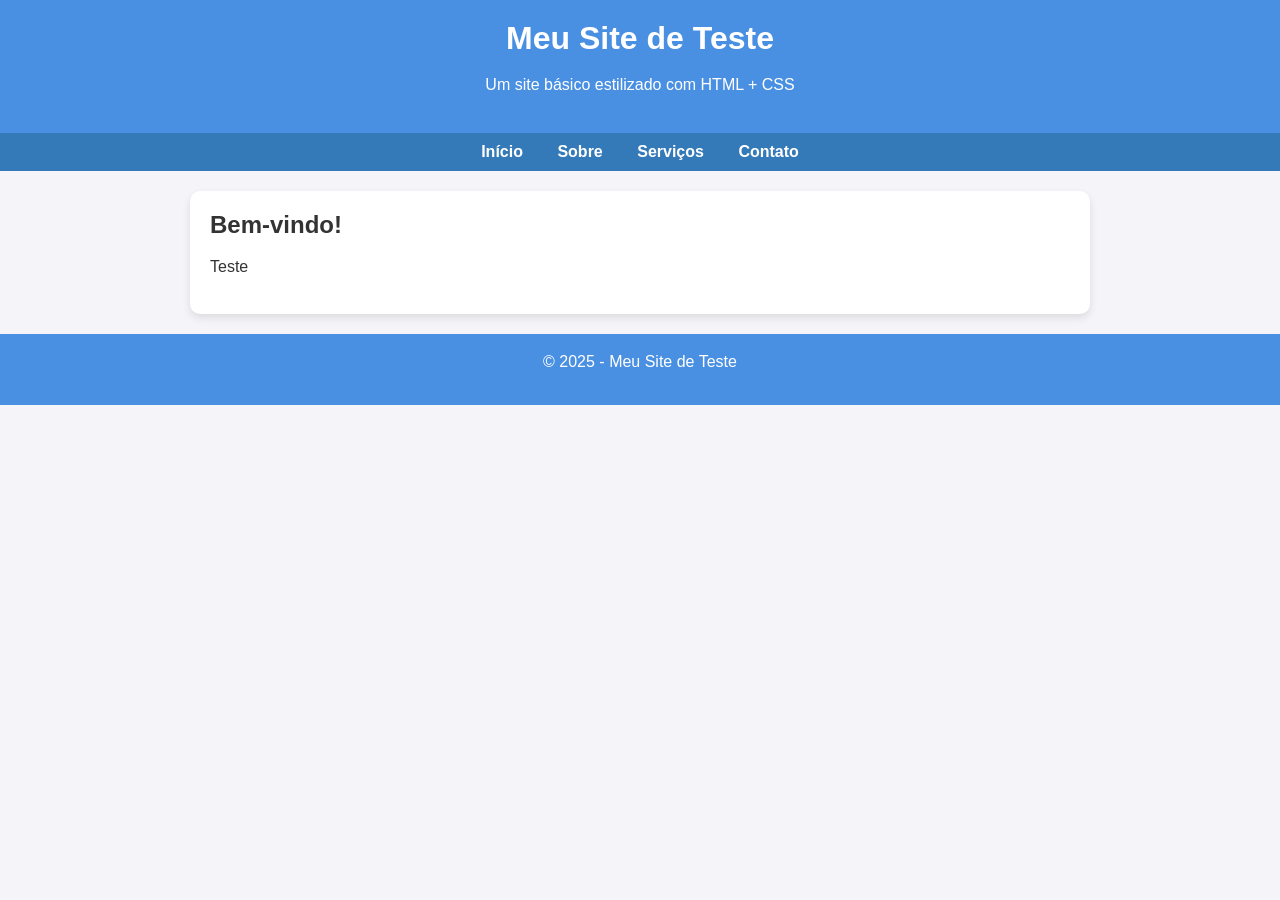
==== index.html @ 32389bcb "Add files via upload" ====
<!DOCTYPE html>
<html lang="pt-BR">
<head>
    <meta charset="UTF-8">
    <meta name="viewport" content="width=device-width, initial-scale=1.0">
    <title>Site de Teste</title>
    <style>
        /* Reset básico */
        * {
            margin: 0;
            padding: 0;
            box-sizing: border-box;
        }

        body {
            font-family: Arial, Helvetica, sans-serif;
            background: #f4f4f9;
            color: #333;
        }

        header {
            background: #4a90e2;
            color: white;
            padding: 20px;
            text-align: center;
        }

        nav {
            background: #357ab8;
            padding: 10px;
            text-align: center;
        }

        nav a {
            color: white;
            text-decoration: none;
            margin: 0 15px;
            font-weight: bold;
            transition: color 0.3s;
        }

        nav a:hover {
            color: #ffdd57;
        }

        main {
            max-width: 900px;
            margin: 20px auto;
            padding: 20px;
            background: white;
            border-radius: 10px;
            box-shadow: 0 4px 8px rgba(0,0,0,0.1);
        }

        h1, h2 {
            margin-bottom: 15px;
        }

        p {
            margin-bottom: 15px;
            line-height: 1.6;
        }

        footer {
            background: #4a90e2;
            color: white;
            text-align: center;
            padding: 15px;
            margin-top: 20px;
        }
    </style>
</head>
<body>
    <header>
        <h1>Meu Site de Teste</h1>
        <p>Um site básico estilizado com HTML + CSS</p>
    </header>

    <nav>
        <a href="#">Início</a>
        <a href="#">Sobre</a>
        <a href="#">Serviços</a>
        <a href="#">Contato</a>
    </nav>

    <main>
        <h2>Bem-vindo!</h2>
	<p>Teste</p>
    </main>

    <footer>
        <p>&copy; 2025 - Meu Site de Teste</p>
    </footer>
</body>
</html>
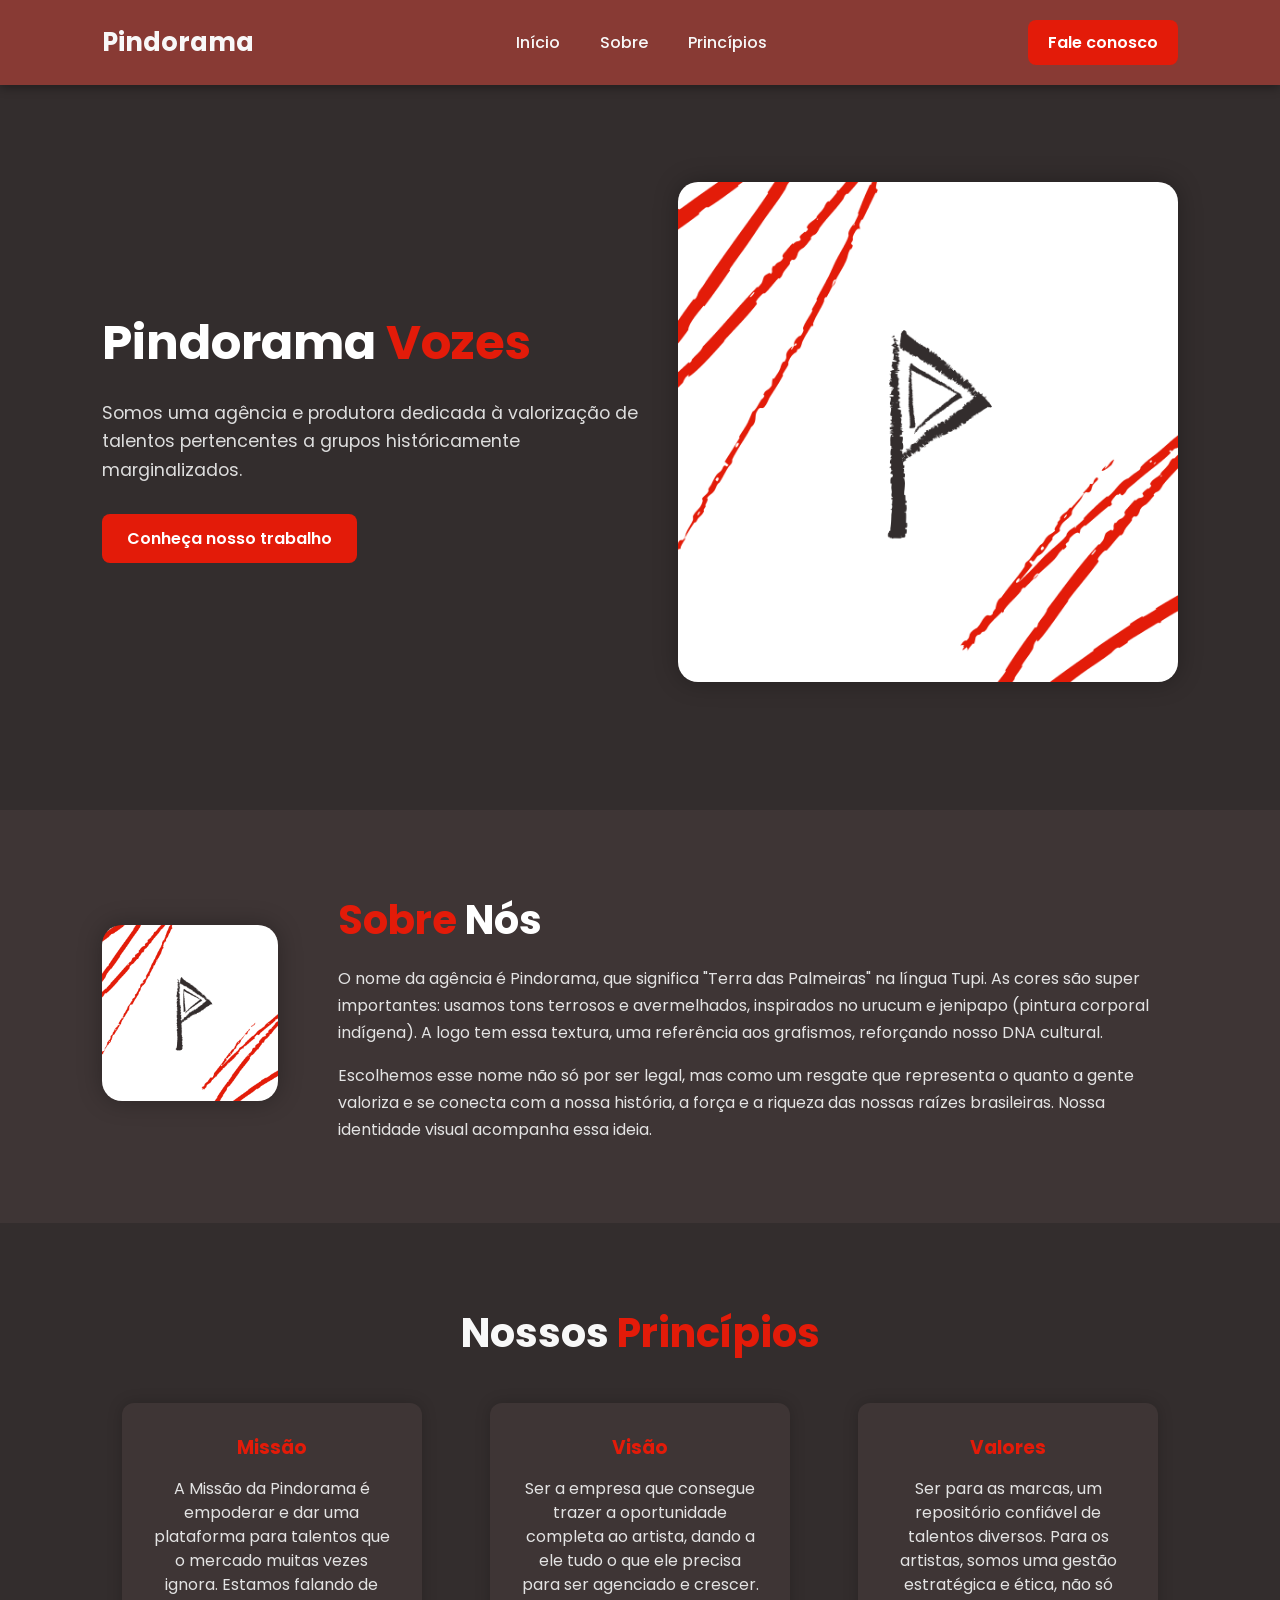
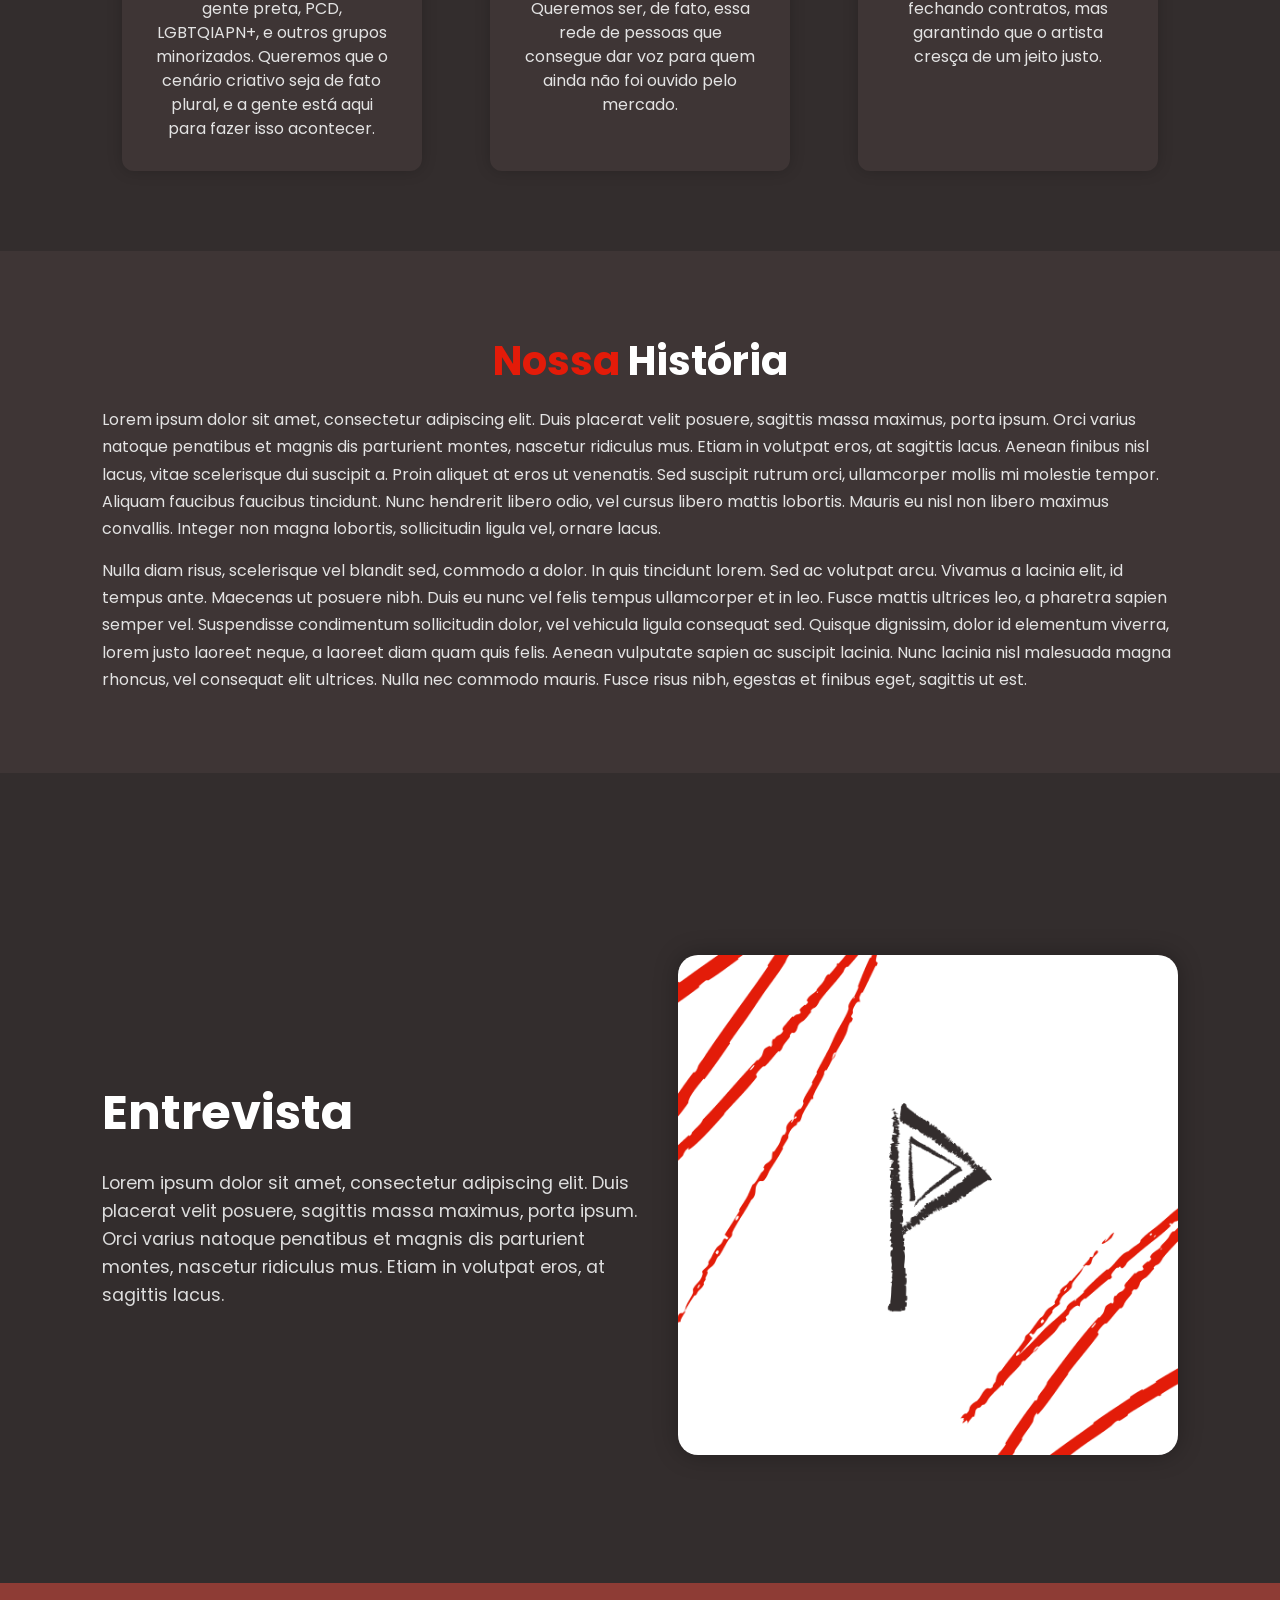
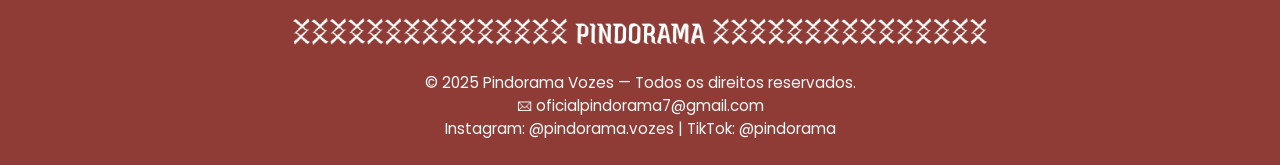
==== commit 94a2cc41: "Add files via upload" ====
--- a/index.html
+++ b/index.html
@@ -1,95 +1,139 @@
 <!DOCTYPE html>
 <html lang="pt-BR">
 <head>
-    <meta charset="UTF-8">
-    <meta name="viewport" content="width=device-width, initial-scale=1.0">
-    <title>Site de Teste</title>
-    <style>
-        /* Reset básico */
-        * {
-            margin: 0;
-            padding: 0;
-            box-sizing: border-box;
-        }
-
-        body {
-            font-family: Arial, Helvetica, sans-serif;
-            background: #f4f4f9;
-            color: #333;
-        }
-
-        header {
-            background: #4a90e2;
-            color: white;
-            padding: 20px;
-            text-align: center;
-        }
-
-        nav {
-            background: #357ab8;
-            padding: 10px;
-            text-align: center;
-        }
-
-        nav a {
-            color: white;
-            text-decoration: none;
-            margin: 0 15px;
-            font-weight: bold;
-            transition: color 0.3s;
-        }
-
-        nav a:hover {
-            color: #ffdd57;
-        }
-
-        main {
-            max-width: 900px;
-            margin: 20px auto;
-            padding: 20px;
-            background: white;
-            border-radius: 10px;
-            box-shadow: 0 4px 8px rgba(0,0,0,0.1);
-        }
-
-        h1, h2 {
-            margin-bottom: 15px;
-        }
-
-        p {
-            margin-bottom: 15px;
-            line-height: 1.6;
-        }
-
-        footer {
-            background: #4a90e2;
-            color: white;
-            text-align: center;
-            padding: 15px;
-            margin-top: 20px;
-        }
-    </style>
+  <meta charset="UTF-8">
+  <meta name="viewport" content="width=device-width, initial-scale=1.0">
+  <title>Pindorama Vozes</title>
+  <link rel="stylesheet" href="css/estilo.css">
+  <link rel="preconnect" href="https://fonts.googleapis.com">
+  <link rel="preconnect" href="https://fonts.gstatic.com" crossorigin>
+  <link href="https://fonts.googleapis.com/css2?family=Poppins:wght@400;600;700&display=swap" rel="stylesheet">
 </head>
 <body>
-    <header>
-        <h1>Meu Site de Teste</h1>
-        <p>Um site básico estilizado com HTML + CSS</p>
-    </header>
 
+  <!-- ===== CABEÇALHO ===== -->
+  <header class="topo">
+    <div class="logo">Pindorama</div>
     <nav>
-        <a href="#">Início</a>
-        <a href="#">Sobre</a>
-        <a href="#">Serviços</a>
-        <a href="#">Contato</a>
+      <a href="#">Início</a>
+      <a href="#sobre">Sobre</a>
+      <a href="#principios">Princípios</a>
     </nav>
+    <a href="#contato" class="botao-topo">Fale conosco</a>
+  </header>
 
-    <main>
-        <h2>Bem-vindo!</h2>
-	<p>Teste</p>
-    </main>
+  <!-- ===== SEÇÃO PRINCIPAL ===== -->
+  <section class="hero">
+    <div class="texto">
+      <h1>Pindorama <span>Vozes</span></h1>
+      <p>
+        Somos uma agência e produtora dedicada à valorização de talentos pertencentes a grupos históricamente
+        marginalizados.
+      </p>
+      <div class="botoes">
+        <a href="https://www.instagram.com/pindorama.vozes/" class="botao-vermelho">Conheça nosso trabalho</a>
+      </div>
+    </div>
+    <div class="imagem">
+      <img src="img/logo pindorama.png" alt="Pindorama">
+    </div>
+  </section>
 
-    <footer>
-        <p>&copy; 2025 - Meu Site de Teste</p>
-    </footer>
+  <!-- ===== SOBRE NÓS ===== -->
+  <section id="sobre" class="sobre">
+    <div class="imagem">
+      <img src="img/logo pindorama.png" alt="Pindorama">
+    </div>
+    <div class="texto">
+      <h2><span>Sobre</span> Nós</h2>
+      <p>
+        O nome da agência é Pindorama, que significa "Terra das Palmeiras" na língua Tupi. As cores são super importantes: usamos tons terrosos e avermelhados, inspirados no urucum e
+        jenipapo (pintura corporal indígena). A logo tem essa textura, uma referência aos grafismos,
+        reforçando nosso DNA cultural.
+      </p>
+      <p>
+        Escolhemos esse nome não só por ser legal, mas como um resgate que representa
+        o quanto a gente valoriza e se conecta com a nossa história, a força e a riqueza das
+        nossas raízes brasileiras. Nossa identidade visual acompanha essa ideia.
+      </p>
+    </div>
+  </section>
+
+  <!-- ===== MISSÃO / VISÃO / VALORES ===== -->
+  <section id="principios" class="valores">
+    <h2>Nossos <span>Princípios</span></h2>
+    <div class="cards">
+      <div class="card">
+        <h3>Missão</h3>
+        <p>A Missão da Pindorama é empoderar e dar uma plataforma para talentos que o mercado muitas
+          vezes ignora. Estamos falando de gente preta, PCD, LGBTQIAPN+, e outros grupos minorizados.
+          Queremos que o cenário criativo seja de fato plural, e a gente está aqui para fazer isso
+          acontecer.
+        </p>
+      </div>
+      <div class="card">
+        <h3>Visão</h3>
+        <p> Ser a empresa que consegue trazer a oportunidade completa ao artista, dando a ele tudo
+          o que ele precisa para ser agenciado e crescer. Queremos ser, de fato, essa rede de pessoas
+          que consegue dar voz para quem ainda não foi ouvido pelo mercado.
+        </p>
+      </div>
+      <div class="card">
+        <h3>Valores</h3>
+        <p>Ser para as marcas, um repositório confiável de talentos diversos. Para os artistas,
+          somos uma gestão estratégica e ética, não só fechando contratos, mas garantindo que o
+          artista cresça de um jeito justo.
+        </p>
+      </div>
+    </div>
+  </section>
+
+  <section class="sobre">
+    <div class="texto">
+      <h2 class="hst"><span>Nossa</span> História</h2>
+      <p>
+        Lorem ipsum dolor sit amet, consectetur adipiscing elit. Duis placerat velit posuere,
+        sagittis massa maximus, porta ipsum. Orci varius natoque penatibus et magnis dis parturient
+        montes, nascetur ridiculus mus. Etiam in volutpat eros, at sagittis lacus. Aenean finibus
+        nisl lacus, vitae scelerisque dui suscipit a. Proin aliquet at eros ut venenatis. Sed
+        suscipit rutrum orci, ullamcorper mollis mi molestie tempor. Aliquam faucibus faucibus
+        tincidunt. Nunc hendrerit libero odio, vel cursus libero mattis lobortis. Mauris eu nisl
+        non libero maximus convallis. Integer non magna lobortis, sollicitudin ligula vel, ornare lacus.
+      </p>
+      <p>
+        Nulla diam risus, scelerisque vel blandit sed, commodo a dolor. In quis tincidunt lorem.
+        Sed ac volutpat arcu. Vivamus a lacinia elit, id tempus ante. Maecenas ut posuere nibh. Duis
+        eu nunc vel felis tempus ullamcorper et in leo. Fusce mattis ultrices leo, a pharetra sapien
+        semper vel. Suspendisse condimentum sollicitudin dolor, vel vehicula ligula consequat sed.
+        Quisque dignissim, dolor id elementum viverra, lorem justo laoreet neque, a laoreet diam quam
+        quis felis. Aenean vulputate sapien ac suscipit lacinia. Nunc lacinia nisl malesuada magna
+        rhoncus, vel consequat elit ultrices. Nulla nec commodo mauris. Fusce risus nibh, egestas et
+        finibus eget, sagittis ut est.
+      </p>
+    </div>
+  </section>
+
+  <section class="hero">
+    <div class="texto">
+      <h1>Entrevista</h1>
+      <p>
+        Lorem ipsum dolor sit amet, consectetur adipiscing elit. Duis placerat velit posuere,
+        sagittis massa maximus, porta ipsum. Orci varius natoque penatibus et magnis dis parturient
+        montes, nascetur ridiculus mus. Etiam in volutpat eros, at sagittis lacus.
+      </p>
+    </div>
+    <div class="imagem">
+      <img src="img/logo pindorama.png" alt="Pindorama">
+    </div>
+  </section>
+
+  <!-- ===== RODAPÉ ===== -->
+  <footer>
+    <img id="contato" class="footerPindorama" src="img/Frame 2.png" alt="Logo Pindorama">
+    <p>&copy; 2025 Pindorama Vozes — Todos os direitos reservados.</p>
+    <p> 🖂 oficialpindorama7@gmail.com</p>
+    <p> Instagram: @pindorama.vozes | TikTok: @pindorama</p>
+  </footer>
+
 </body>
 </html>
--- a/css/estilo.css
+++ b/css/estilo.css
@@ -0,0 +1,261 @@
+/* ===== RESET ===== */
+* {
+  margin: 0;
+  padding: 0;
+  box-sizing: border-box;
+  font-family: 'Poppins', sans-serif;
+}
+
+/* ===== CORES ===== */
+:root {
+  --vermelho: #e31b09;
+  --vinho: #8e3c35;
+  --fundo: #332d2d;
+  --texto-claro: #f8f8f8;
+}
+
+/* ===== BASE ===== */
+body {
+  background-color: var(--fundo);
+  color: var(--texto-claro);
+  scroll-behavior: smooth;
+}
+
+/* ===== CABEÇALHO ===== */
+.topo {
+  display: flex;
+  justify-content: space-between;
+  align-items: center;
+  padding: 20px 8%;
+  background-color: rgba(142, 60, 53, 0.95);
+  position: fixed;
+  width: 100%;
+  top: 0;
+  z-index: 1000;
+  box-shadow: 0 2px 10px rgba(0,0,0,0.4);
+  backdrop-filter: blur(5px);
+}
+
+.logo {
+  font-weight: 700;
+  font-size: 1.6rem;
+  color: var(--texto-claro);
+}
+
+nav a {
+  margin: 0 18px;
+  text-decoration: none;
+  color: var(--texto-claro);
+  font-weight: 500;
+  transition: 0.3s;
+}
+
+nav a:hover,
+nav a.ativo {
+  color: var(--vermelho);
+  border-bottom: 2px solid var(--vermelho);
+  padding-bottom: 3px;
+}
+
+.botao-topo {
+  background-color: var(--vermelho);
+  color: white;
+  padding: 10px 20px;
+  border-radius: 8px;
+  text-decoration: none;
+  font-weight: 600;
+  transition: background 0.3s;
+}
+
+.botao-topo:hover {
+  background-color: #c41607;
+}
+
+/* ===== HERO ===== */
+.hero {
+  display: flex;
+  align-items: center;
+  justify-content: space-between;
+  padding: 120px 8% 60px;
+  min-height: 90vh;
+}
+
+.hero .texto {
+  width: 50%;
+  animation: fadeInLeft 1s ease forwards;
+}
+
+.hero h1 {
+  font-size: 3rem;
+  color: white;
+}
+
+.hero h1 span {
+  color: var(--vermelho);
+}
+
+.hero p {
+  margin: 20px 0 30px;
+  color: #ddd;
+  line-height: 1.6;
+  font-size: 1.1rem;
+}
+
+.botoes {
+  display: flex;
+  gap: 15px;
+}
+
+.botao-vermelho, .botao-contorno {
+  padding: 12px 25px;
+  border-radius: 8px;
+  text-decoration: none;
+  font-weight: 600;
+  transition: 0.3s;
+}
+
+.botao-vermelho {
+  background-color: var(--vermelho);
+  color: white;
+}
+
+.botao-vermelho:hover {
+  background-color: #c41607;
+}
+
+.botao-contorno {
+  border: 2px solid var(--vermelho);
+  color: var(--vermelho);
+  background: transparent;
+}
+
+.botao-contorno:hover {
+  background-color: var(--vermelho);
+  color: white;
+}
+
+/* ===== IMAGEM ===== */
+.imagem img {
+  width: 100%;
+  max-width: 500px;
+  border-radius: 20px;
+  box-shadow: 0 0 25px rgba(0,0,0,0.3);
+  transition: transform 0.4s;
+}
+
+.imagem img:hover {
+  transform: scale(1.05);
+}
+
+/* ===== SOBRE ===== */
+.sobre {
+  display: flex;
+  align-items: center;
+  justify-content: space-between;
+  padding: 80px 8%;
+  gap: 60px;
+  background-color: #3e3535;
+}
+
+.sobre h2 {
+  font-size: 2.5rem;
+  color: white;
+}
+
+.sobre h2 span {
+  color: var(--vermelho);
+}
+
+.sobre p {
+  margin-top: 15px;
+  line-height: 1.7;
+  color: #e3e3e3;
+}
+
+.sobre .hst{
+  text-align: center;
+}
+
+/* ===== VALORES ===== */
+.valores {
+  text-align: center;
+  padding: 80px 8%;
+}
+
+.valores h2 {
+  font-size: 2.5rem;
+  margin-bottom: 40px;
+}
+
+.valores h2 span {
+  color: var(--vermelho);
+}
+
+.cards {
+  display: flex;
+  justify-content: space-around;
+  flex-wrap: wrap;
+  gap: 30px;
+}
+
+.card {
+  background-color: #3e3535;
+  padding: 30px;
+  border-radius: 12px;
+  width: 300px;
+  transition: 0.3s;
+  box-shadow: 0 0 15px rgba(0,0,0,0.2);
+}
+
+.card:hover {
+  transform: translateY(-5px);
+  box-shadow: 0 0 20px rgba(227,27,9,0.3);
+}
+
+.card h3 {
+  color: var(--vermelho);
+  margin-bottom: 15px;
+}
+
+.card p {
+  color: #e3e3e3;
+  font-size: 1rem;
+  line-height: 1.5;
+}
+
+/* ===== RODAPÉ ===== */
+footer {
+  text-align: center;
+  background-color: var(--vinho);
+  padding: 25px;
+  color: var(--texto-claro);
+  font-size: 0.95rem;
+}
+
+.footerPindorama {
+  width: 65%;
+  margin-bottom: 10px;
+}
+
+/* ===== ANIMAÇÕES ===== */
+@keyframes fadeInLeft {
+  from {opacity: 0; transform: translateX(-40px);}
+  to {opacity: 1; transform: translateX(0);}
+}
+
+/* ===== RESPONSIVO ===== */
+@media (max-width: 950px) {
+  .hero, .sobre {
+    flex-direction: column;
+    text-align: center;
+  }
+
+  .hero .texto, .sobre .texto, .imagem {
+    width: 100%;
+  }
+
+  .cards {
+    flex-direction: column;
+    align-items: center;
+  }
+}
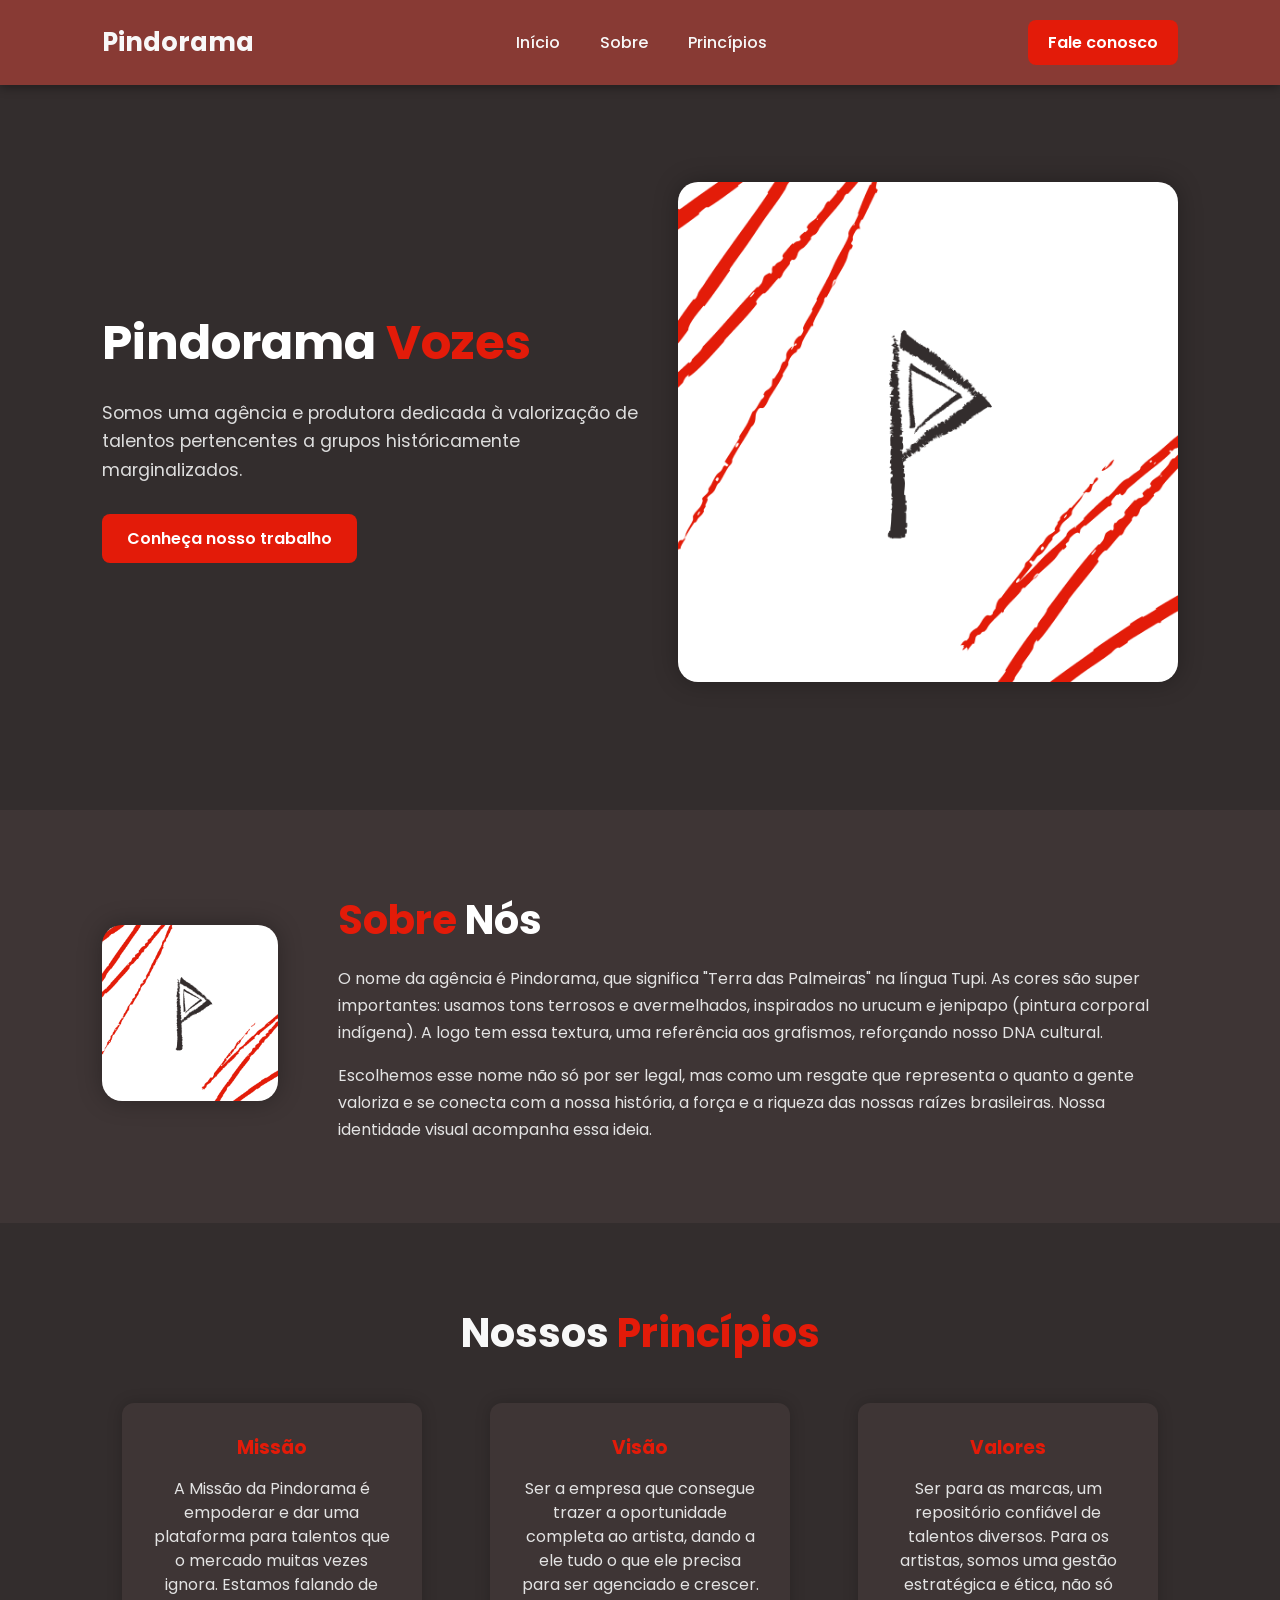
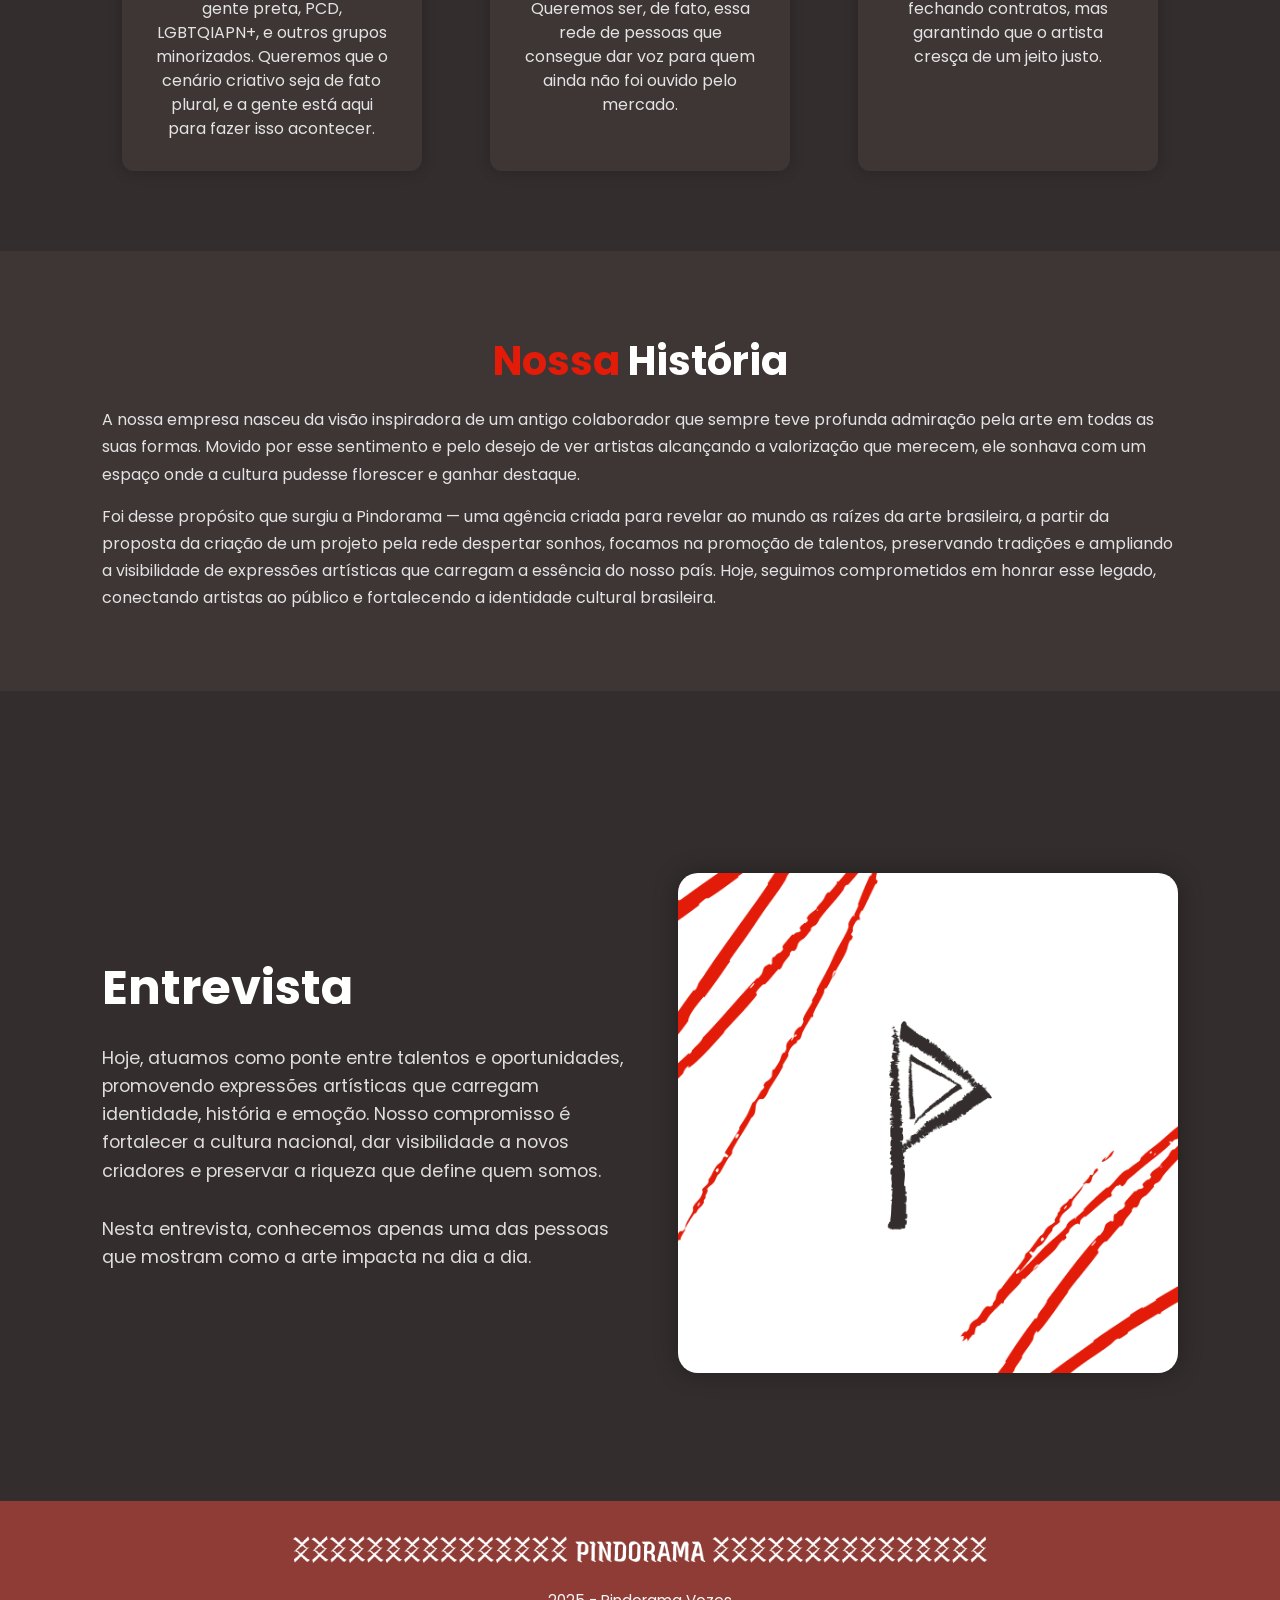
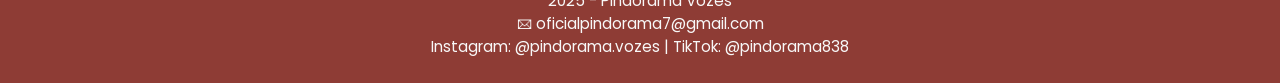
==== commit 8d3c931f: "Add files via upload" ====
--- a/index.html
+++ b/index.html
@@ -92,23 +92,15 @@
     <div class="texto">
       <h2 class="hst"><span>Nossa</span> História</h2>
       <p>
-        Lorem ipsum dolor sit amet, consectetur adipiscing elit. Duis placerat velit posuere,
-        sagittis massa maximus, porta ipsum. Orci varius natoque penatibus et magnis dis parturient
-        montes, nascetur ridiculus mus. Etiam in volutpat eros, at sagittis lacus. Aenean finibus
-        nisl lacus, vitae scelerisque dui suscipit a. Proin aliquet at eros ut venenatis. Sed
-        suscipit rutrum orci, ullamcorper mollis mi molestie tempor. Aliquam faucibus faucibus
-        tincidunt. Nunc hendrerit libero odio, vel cursus libero mattis lobortis. Mauris eu nisl
-        non libero maximus convallis. Integer non magna lobortis, sollicitudin ligula vel, ornare lacus.
+        A nossa empresa nasceu da visão inspiradora de um antigo colaborador que sempre teve profunda admiração pela arte em
+        todas as suas formas. Movido por esse sentimento e pelo desejo de ver artistas alcançando a valorização que
+        merecem, ele sonhava com um espaço onde a cultura pudesse florescer e ganhar destaque.
       </p>
       <p>
-        Nulla diam risus, scelerisque vel blandit sed, commodo a dolor. In quis tincidunt lorem.
-        Sed ac volutpat arcu. Vivamus a lacinia elit, id tempus ante. Maecenas ut posuere nibh. Duis
-        eu nunc vel felis tempus ullamcorper et in leo. Fusce mattis ultrices leo, a pharetra sapien
-        semper vel. Suspendisse condimentum sollicitudin dolor, vel vehicula ligula consequat sed.
-        Quisque dignissim, dolor id elementum viverra, lorem justo laoreet neque, a laoreet diam quam
-        quis felis. Aenean vulputate sapien ac suscipit lacinia. Nunc lacinia nisl malesuada magna
-        rhoncus, vel consequat elit ultrices. Nulla nec commodo mauris. Fusce risus nibh, egestas et
-        finibus eget, sagittis ut est.
+        Foi desse propósito que surgiu a Pindorama — uma agência criada para revelar ao mundo as raízes da arte brasileira, a partir 
+        da proposta da criação de um projeto pela rede despertar sonhos, focamos na promoção de talentos, preservando tradições e
+        ampliando a visibilidade de expressões artísticas que carregam a essência do nosso país. Hoje, seguimos comprometidos em 
+        honrar esse legado, conectando artistas ao público e fortalecendo a identidade cultural brasileira.
       </p>
     </div>
   </section>
@@ -117,9 +109,12 @@
     <div class="texto">
       <h1>Entrevista</h1>
       <p>
-        Lorem ipsum dolor sit amet, consectetur adipiscing elit. Duis placerat velit posuere,
-        sagittis massa maximus, porta ipsum. Orci varius natoque penatibus et magnis dis parturient
-        montes, nascetur ridiculus mus. Etiam in volutpat eros, at sagittis lacus.
+        Hoje, atuamos como ponte entre talentos e oportunidades, promovendo expressões artísticas que carregam identidade, história 
+        e emoção. Nosso compromisso é fortalecer a cultura nacional, dar visibilidade a novos criadores e preservar a riqueza que 
+        define quem somos.
+      </p>
+      <p>
+        Nesta entrevista, conhecemos apenas uma das pessoas que mostram como a arte impacta na dia a dia.
       </p>
     </div>
     <div class="imagem">
@@ -130,9 +125,9 @@
   <!-- ===== RODAPÉ ===== -->
   <footer>
     <img id="contato" class="footerPindorama" src="img/Frame 2.png" alt="Logo Pindorama">
-    <p>&copy; 2025 Pindorama Vozes — Todos os direitos reservados.</p>
+    <p>2025 - Pindorama Vozes</p>
     <p> 🖂 oficialpindorama7@gmail.com</p>
-    <p> Instagram: @pindorama.vozes | TikTok: @pindorama</p>
+    <p> Instagram: @pindorama.vozes | TikTok: @pindorama838</p>
   </footer>
 
 </body>
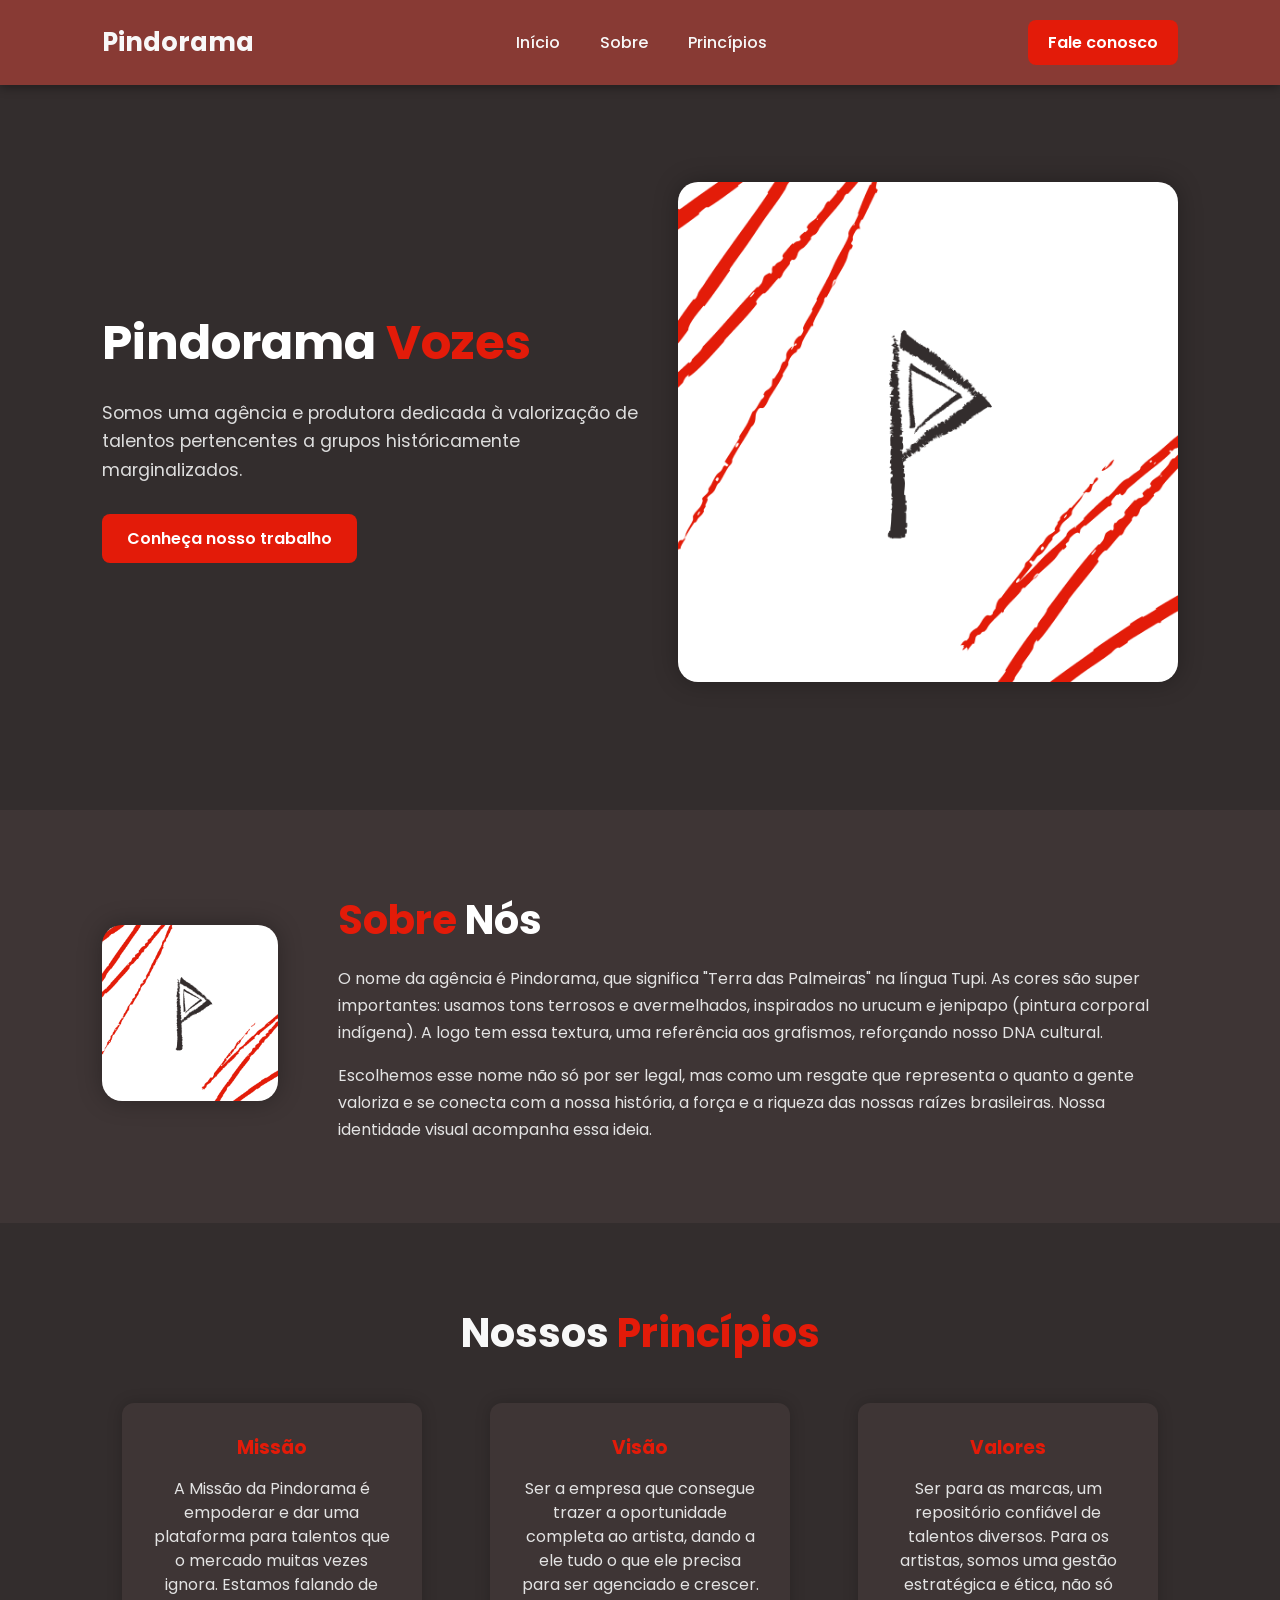
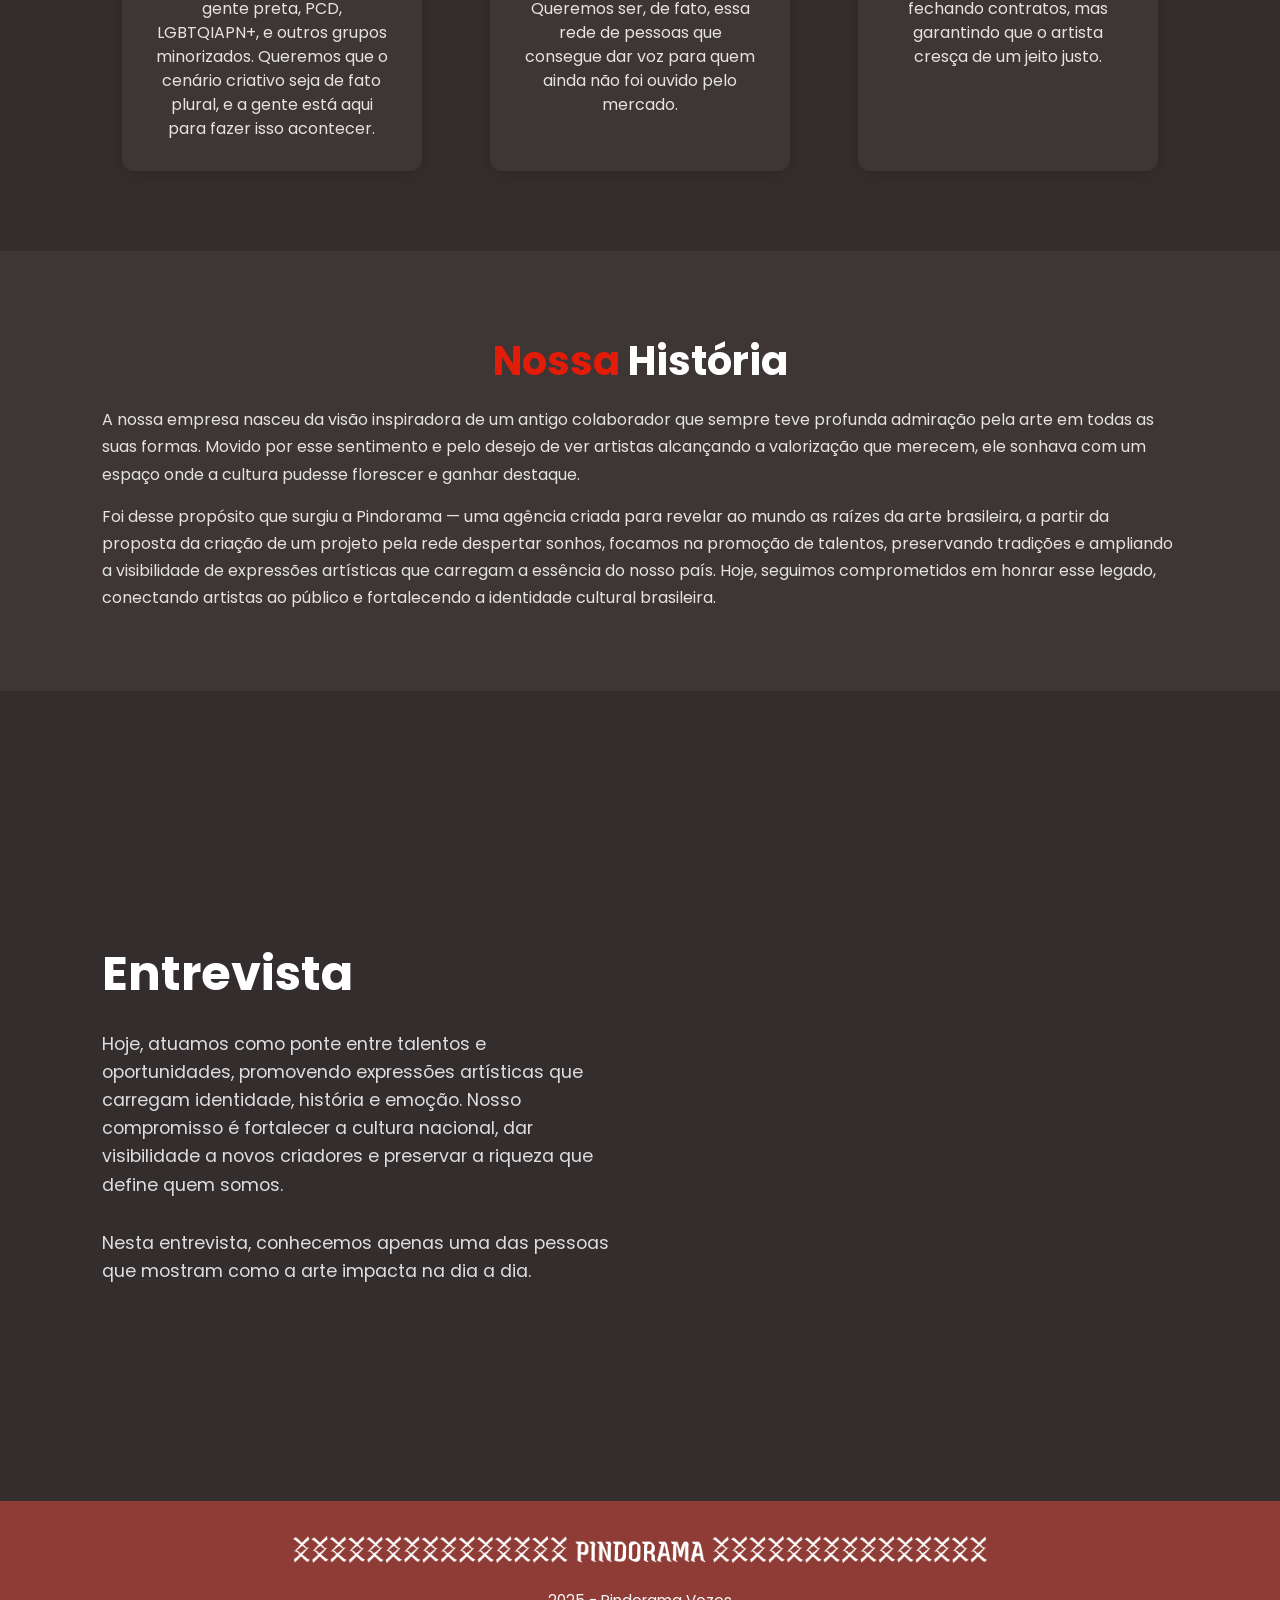
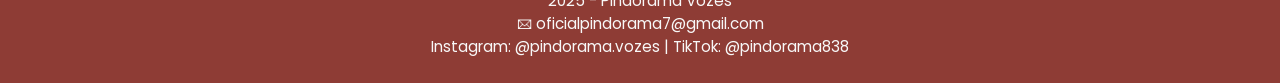
==== commit 97807f78: "Add files via upload" ====
--- a/index.html
+++ b/index.html
@@ -118,7 +118,7 @@
       </p>
     </div>
     <div class="imagem">
-      <img src="img/logo pindorama.png" alt="Pindorama">
+      <iframe width="560" height="315" src="https://www.youtube-nocookie.com/embed/ZD9zFu8GU1I?si=jSDOdebgkWyAzd0n" title="YouTube video player" frameborder="0" allow="accelerometer; autoplay; clipboard-write; encrypted-media; gyroscope; picture-in-picture; web-share" referrerpolicy="strict-origin-when-cross-origin" allowfullscreen></iframe>
     </div>
   </section>
 
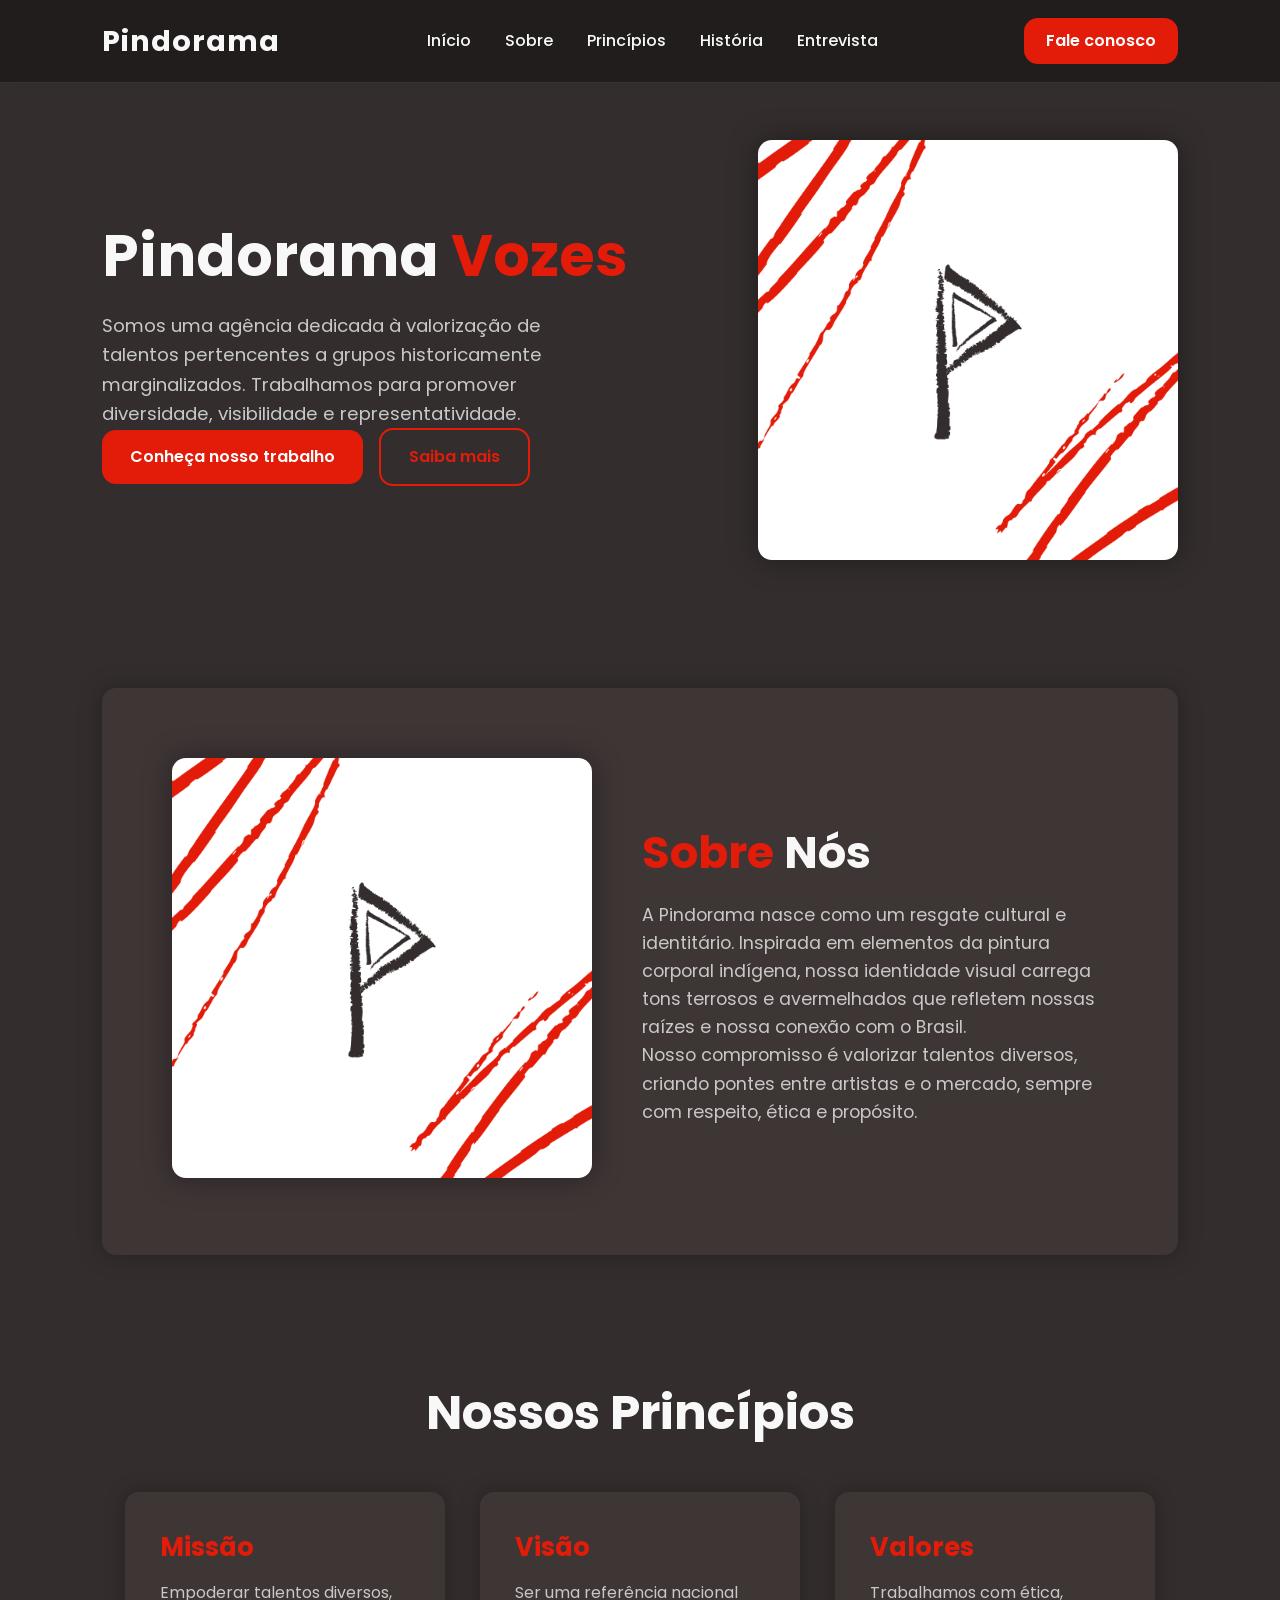
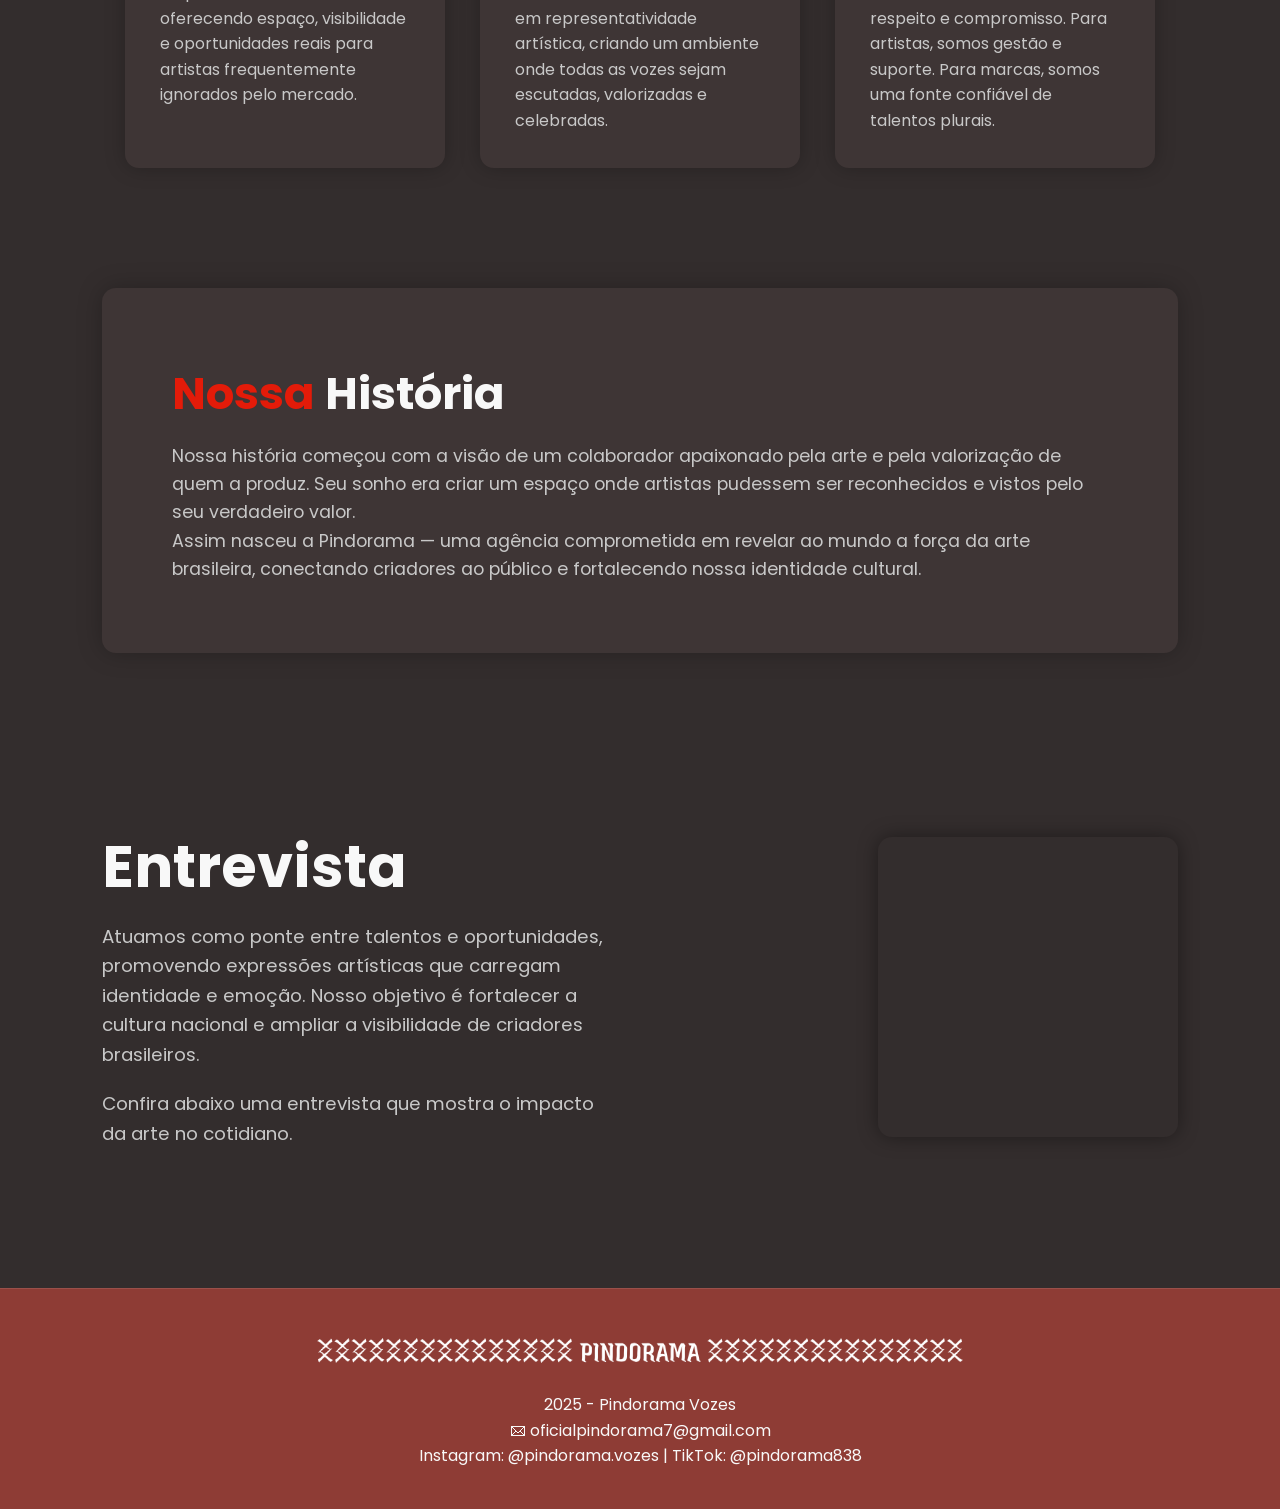
==== commit 04c06292: "Add files via upload" ====
--- a/index.html
+++ b/index.html
@@ -18,6 +18,8 @@
       <a href="#">Início</a>
       <a href="#sobre">Sobre</a>
       <a href="#principios">Princípios</a>
+      <a href="#historia">História</a>
+      <a href="#entrevista">Entrevista</a>
     </nav>
     <a href="#contato" class="botao-topo">Fale conosco</a>
   </header>
@@ -27,11 +29,12 @@
     <div class="texto">
       <h1>Pindorama <span>Vozes</span></h1>
       <p>
-        Somos uma agência e produtora dedicada à valorização de talentos pertencentes a grupos históricamente
-        marginalizados.
+        Somos uma agência dedicada à valorização de talentos pertencentes a grupos historicamente marginalizados.
+        Trabalhamos para promover diversidade, visibilidade e representatividade.
       </p>
       <div class="botoes">
         <a href="https://www.instagram.com/pindorama.vozes/" class="botao-vermelho">Conheça nosso trabalho</a>
+        <a href="#sobre" class="botao-contorno">Saiba mais</a>
       </div>
     </div>
     <div class="imagem">
@@ -47,78 +50,69 @@
     <div class="texto">
       <h2><span>Sobre</span> Nós</h2>
       <p>
-        O nome da agência é Pindorama, que significa "Terra das Palmeiras" na língua Tupi. As cores são super importantes: usamos tons terrosos e avermelhados, inspirados no urucum e
-        jenipapo (pintura corporal indígena). A logo tem essa textura, uma referência aos grafismos,
-        reforçando nosso DNA cultural.
+        A Pindorama nasce como um resgate cultural e identitário. Inspirada em elementos da pintura corporal indígena,
+        nossa identidade visual carrega tons terrosos e avermelhados que refletem nossas raízes e nossa conexão com o Brasil.
       </p>
       <p>
-        Escolhemos esse nome não só por ser legal, mas como um resgate que representa
-        o quanto a gente valoriza e se conecta com a nossa história, a força e a riqueza das
-        nossas raízes brasileiras. Nossa identidade visual acompanha essa ideia.
+        Nosso compromisso é valorizar talentos diversos, criando pontes entre artistas e o mercado, sempre com respeito,
+        ética e propósito.
       </p>
     </div>
   </section>
 
-  <!-- ===== MISSÃO / VISÃO / VALORES ===== -->
+  <!-- ===== PRINCÍPIOS ===== -->
   <section id="principios" class="valores">
     <h2>Nossos <span>Princípios</span></h2>
     <div class="cards">
       <div class="card">
         <h3>Missão</h3>
-        <p>A Missão da Pindorama é empoderar e dar uma plataforma para talentos que o mercado muitas
-          vezes ignora. Estamos falando de gente preta, PCD, LGBTQIAPN+, e outros grupos minorizados.
-          Queremos que o cenário criativo seja de fato plural, e a gente está aqui para fazer isso
-          acontecer.
-        </p>
+        <p>Empoderar talentos diversos, oferecendo espaço, visibilidade e oportunidades reais para artistas frequentemente
+          ignorados pelo mercado.</p>
       </div>
+
       <div class="card">
         <h3>Visão</h3>
-        <p> Ser a empresa que consegue trazer a oportunidade completa ao artista, dando a ele tudo
-          o que ele precisa para ser agenciado e crescer. Queremos ser, de fato, essa rede de pessoas
-          que consegue dar voz para quem ainda não foi ouvido pelo mercado.
-        </p>
+        <p>Ser uma referência nacional em representatividade artística, criando um ambiente onde todas as vozes sejam
+          escutadas, valorizadas e celebradas.</p>
       </div>
+
       <div class="card">
         <h3>Valores</h3>
-        <p>Ser para as marcas, um repositório confiável de talentos diversos. Para os artistas,
-          somos uma gestão estratégica e ética, não só fechando contratos, mas garantindo que o
-          artista cresça de um jeito justo.
-        </p>
+        <p>Trabalhamos com ética, respeito e compromisso. Para artistas, somos gestão e suporte. Para marcas, somos uma
+          fonte confiável de talentos plurais.</p>
       </div>
     </div>
   </section>
 
-  <section class="sobre">
+  <!-- ===== HISTÓRIA ===== -->
+  <section id="historia" class="sobre">
     <div class="texto">
       <h2 class="hst"><span>Nossa</span> História</h2>
       <p>
-        A nossa empresa nasceu da visão inspiradora de um antigo colaborador que sempre teve profunda admiração pela arte em
-        todas as suas formas. Movido por esse sentimento e pelo desejo de ver artistas alcançando a valorização que
-        merecem, ele sonhava com um espaço onde a cultura pudesse florescer e ganhar destaque.
+        Nossa história começou com a visão de um colaborador apaixonado pela arte e pela valorização de quem a produz.
+        Seu sonho era criar um espaço onde artistas pudessem ser reconhecidos e vistos pelo seu verdadeiro valor.
       </p>
       <p>
-        Foi desse propósito que surgiu a Pindorama — uma agência criada para revelar ao mundo as raízes da arte brasileira, a partir 
-        da proposta da criação de um projeto pela rede despertar sonhos, focamos na promoção de talentos, preservando tradições e
-        ampliando a visibilidade de expressões artísticas que carregam a essência do nosso país. Hoje, seguimos comprometidos em 
-        honrar esse legado, conectando artistas ao público e fortalecendo a identidade cultural brasileira.
+        Assim nasceu a Pindorama — uma agência comprometida em revelar ao mundo a força da arte brasileira,
+        conectando criadores ao público e fortalecendo nossa identidade cultural.
       </p>
     </div>
   </section>
 
-  <section class="hero">
+  <!-- ===== ENTREVISTA ===== -->
+  <section id="entrevista" class="hero">
     <div class="texto">
       <h1>Entrevista</h1>
       <p>
-        Hoje, atuamos como ponte entre talentos e oportunidades, promovendo expressões artísticas que carregam identidade, história 
-        e emoção. Nosso compromisso é fortalecer a cultura nacional, dar visibilidade a novos criadores e preservar a riqueza que 
-        define quem somos.
+        Atuamos como ponte entre talentos e oportunidades, promovendo expressões artísticas que carregam identidade e
+        emoção. Nosso objetivo é fortalecer a cultura nacional e ampliar a visibilidade de criadores brasileiros.
       </p>
       <p>
-        Nesta entrevista, conhecemos apenas uma das pessoas que mostram como a arte impacta na dia a dia.
+        Confira abaixo uma entrevista que mostra o impacto da arte no cotidiano.
       </p>
     </div>
     <div class="imagem">
-      <iframe width="560" height="315" src="https://www.youtube-nocookie.com/embed/ZD9zFu8GU1I?si=jSDOdebgkWyAzd0n" title="YouTube video player" frameborder="0" allow="accelerometer; autoplay; clipboard-write; encrypted-media; gyroscope; picture-in-picture; web-share" referrerpolicy="strict-origin-when-cross-origin" allowfullscreen></iframe>
+      <iframe width="560" height="315" src="https://www.youtube-nocookie.com/embed/ZD9zFu8GU1I" title="YouTube video player" frameborder="0" allowfullscreen></iframe>
     </div>
   </section>
 
@@ -126,8 +120,8 @@
   <footer>
     <img id="contato" class="footerPindorama" src="img/Frame 2.png" alt="Logo Pindorama">
     <p>2025 - Pindorama Vozes</p>
-    <p> 🖂 oficialpindorama7@gmail.com</p>
-    <p> Instagram: @pindorama.vozes | TikTok: @pindorama838</p>
+    <p>🖂 oficialpindorama7@gmail.com</p>
+    <p>Instagram: @pindorama.vozes | TikTok: @pindorama838</p>
   </footer>
 
 </body>
--- a/css/estilo.css
+++ b/css/estilo.css
@@ -1,3 +1,5 @@
+/* CSS melhorado - estrutura mais moderna, espaçamento aprimorado e visual mais elegante */
+
 /* ===== RESET ===== */
 * {
   margin: 0;
@@ -6,19 +8,22 @@
   font-family: 'Poppins', sans-serif;
 }
 
-/* ===== CORES ===== */
 :root {
   --vermelho: #e31b09;
   --vinho: #8e3c35;
   --fundo: #332d2d;
+  --fundo-claro: #3e3535;
   --texto-claro: #f8f8f8;
-}
-
-/* ===== BASE ===== */
+  --cinza: #c8c8c8;
+  --radius: 14px;
+  --trans: 0.3s ease;
+}
+
 body {
   background-color: var(--fundo);
   color: var(--texto-claro);
   scroll-behavior: smooth;
+  line-height: 1.6;
 }
 
 /* ===== CABEÇALHO ===== */
@@ -26,49 +31,62 @@
   display: flex;
   justify-content: space-between;
   align-items: center;
-  padding: 20px 8%;
-  background-color: rgba(142, 60, 53, 0.95);
+  padding: 18px 8%;
+  background-color: rgba(0, 0, 0, 0.35);
+  backdrop-filter: blur(6px);
   position: fixed;
+  top: 0;
   width: 100%;
-  top: 0;
   z-index: 1000;
-  box-shadow: 0 2px 10px rgba(0,0,0,0.4);
-  backdrop-filter: blur(5px);
+  border-bottom: 1px solid rgba(255,255,255,0.1);
 }
 
 .logo {
+  font-size: 1.8rem;
   font-weight: 700;
-  font-size: 1.6rem;
+  letter-spacing: 1px;
+}
+
+nav a {
+  margin: 0 15px;
   color: var(--texto-claro);
-}
-
-nav a {
-  margin: 0 18px;
   text-decoration: none;
-  color: var(--texto-claro);
   font-weight: 500;
-  transition: 0.3s;
-}
-
-nav a:hover,
-nav a.ativo {
-  color: var(--vermelho);
-  border-bottom: 2px solid var(--vermelho);
-  padding-bottom: 3px;
+  position: relative;
+  transition: var(--trans);
+}
+
+nav a:hover {
+  color: var(--vermelho);
+}
+
+nav a::after {
+  content: '';
+  position: absolute;
+  width: 0;
+  height: 2px;
+  background: var(--vermelho);
+  left: 0;
+  bottom: -4px;
+  transition: var(--trans);
+}
+
+nav a:hover::after {
+  width: 100%;
 }
 
 .botao-topo {
-  background-color: var(--vermelho);
+  background: var(--vermelho);
+  padding: 10px 22px;
+  border-radius: var(--radius);
   color: white;
-  padding: 10px 20px;
-  border-radius: 8px;
   text-decoration: none;
   font-weight: 600;
-  transition: background 0.3s;
+  transition: var(--trans);
 }
 
 .botao-topo:hover {
-  background-color: #c41607;
+  background: #c41607;
 }
 
 /* ===== HERO ===== */
@@ -76,18 +94,14 @@
   display: flex;
   align-items: center;
   justify-content: space-between;
-  padding: 120px 8% 60px;
-  min-height: 90vh;
-}
-
-.hero .texto {
-  width: 50%;
-  animation: fadeInLeft 1s ease forwards;
+  padding: 140px 8% 80px;
+  gap: 50px;
 }
 
 .hero h1 {
-  font-size: 3rem;
-  color: white;
+  font-size: 3.6rem;
+  font-weight: 700;
+  line-height: 1.2;
 }
 
 .hero h1 span {
@@ -95,71 +109,75 @@
 }
 
 .hero p {
-  margin: 20px 0 30px;
-  color: #ddd;
-  line-height: 1.6;
-  font-size: 1.1rem;
-}
-
-.botoes {
-  display: flex;
-  gap: 15px;
-}
-
-.botao-vermelho, .botao-contorno {
-  padding: 12px 25px;
-  border-radius: 8px;
+  margin-top: 20px;
+  max-width: 520px;
+  color: var(--cinza);
+  font-size: 1.15rem;
+}
+
+.botoes a {
+  padding: 14px 28px;
+  border-radius: var(--radius);
   text-decoration: none;
   font-weight: 600;
-  transition: 0.3s;
+  transition: var(--trans);
+  display: inline-block;
+  margin-right: 12px;
 }
 
 .botao-vermelho {
-  background-color: var(--vermelho);
-  color: white;
+  background: var(--vermelho);
+  color: #fff;
 }
 
 .botao-vermelho:hover {
-  background-color: #c41607;
+  background: #c41607;
+  transform: translateY(-3px);
 }
 
 .botao-contorno {
   border: 2px solid var(--vermelho);
   color: var(--vermelho);
-  background: transparent;
 }
 
 .botao-contorno:hover {
-  background-color: var(--vermelho);
-  color: white;
-}
-
-/* ===== IMAGEM ===== */
+  background: var(--vermelho);
+  color: #fff;
+  transform: translateY(-3px);
+}
+
 .imagem img {
-  width: 100%;
-  max-width: 500px;
-  border-radius: 20px;
-  box-shadow: 0 0 25px rgba(0,0,0,0.3);
-  transition: transform 0.4s;
+  max-width: 420px;
+  border-radius: var(--radius);
+  box-shadow: 0 0 30px rgba(0,0,0,0.35);
+  transition: var(--trans);
 }
 
 .imagem img:hover {
   transform: scale(1.05);
 }
 
+/* ===== SEÇÕES PADRÃO ===== */
+section {
+  padding: 80px 8%;
+}
+
 /* ===== SOBRE ===== */
 .sobre {
   display: flex;
   align-items: center;
   justify-content: space-between;
-  padding: 80px 8%;
-  gap: 60px;
-  background-color: #3e3535;
+  gap: 50px;
+  background: var(--fundo-claro);
+  border-radius: var(--radius);
+  margin: 40px 8%;
+  padding: 70px;
+  box-shadow: 0 0 25px rgba(0,0,0,0.25);
 }
 
 .sobre h2 {
-  font-size: 2.5rem;
-  color: white;
+  font-size: 2.8rem;
+  margin-bottom: 12px;
 }
 
 .sobre h2 span {
@@ -167,95 +185,86 @@
 }
 
 .sobre p {
-  margin-top: 15px;
-  line-height: 1.7;
-  color: #e3e3e3;
-}
-
-.sobre .hst{
+  color: var(--cinza);
+  font-size: 1.1rem;
+}
+
+/* ===== CARDS – PRINCÍPIOS ===== */
+.valores h2 {
   text-align: center;
-}
-
-/* ===== VALORES ===== */
-.valores {
-  text-align: center;
-  padding: 80px 8%;
-}
-
-.valores h2 {
-  font-size: 2.5rem;
+  font-size: 3rem;
   margin-bottom: 40px;
 }
 
-.valores h2 span {
-  color: var(--vermelho);
-}
-
 .cards {
   display: flex;
-  justify-content: space-around;
   flex-wrap: wrap;
-  gap: 30px;
+  justify-content: center;
+  gap: 35px;
 }
 
 .card {
-  background-color: #3e3535;
-  padding: 30px;
-  border-radius: 12px;
-  width: 300px;
-  transition: 0.3s;
-  box-shadow: 0 0 15px rgba(0,0,0,0.2);
+  width: 320px;
+  padding: 35px;
+  background: var(--fundo-claro);
+  border-radius: var(--radius);
+  box-shadow: 0 0 20px rgba(0,0,0,0.25);
+  transition: var(--trans);
 }
 
 .card:hover {
-  transform: translateY(-5px);
-  box-shadow: 0 0 20px rgba(227,27,9,0.3);
+  transform: translateY(-8px);
+  box-shadow: 0 0 25px rgba(227,27,9,0.4);
 }
 
 .card h3 {
   color: var(--vermelho);
-  margin-bottom: 15px;
+  font-size: 1.6rem;
+  margin-bottom: 12px;
 }
 
 .card p {
-  color: #e3e3e3;
+  color: var(--cinza);
   font-size: 1rem;
-  line-height: 1.5;
+}
+
+/* ===== ENTREVISTA ===== */
+iframe {
+  border-radius: var(--radius);
+  box-shadow: 0 0 20px rgba(0,0,0,0.4);
+  width: 100%;
+  max-width: 520px;
+  height: 300px;
 }
 
 /* ===== RODAPÉ ===== */
 footer {
   text-align: center;
-  background-color: var(--vinho);
-  padding: 25px;
+  padding: 40px 20px;
+  background: var(--vinho);
+  margin-top: 60px;
   color: var(--texto-claro);
-  font-size: 0.95rem;
+  border-top: 1px solid rgba(255,255,255,0.1);
 }
 
 .footerPindorama {
-  width: 65%;
-  margin-bottom: 10px;
-}
-
-/* ===== ANIMAÇÕES ===== */
-@keyframes fadeInLeft {
-  from {opacity: 0; transform: translateX(-40px);}
-  to {opacity: 1; transform: translateX(0);}
-}
-
-/* ===== RESPONSIVO ===== */
+  width: 60%;
+  margin-bottom: 12px;
+}
+
+/* ===== RESPONSIVIDADE ===== */
 @media (max-width: 950px) {
-  .hero, .sobre {
+  .hero,
+  .sobre {
     flex-direction: column;
     text-align: center;
   }
 
-  .hero .texto, .sobre .texto, .imagem {
-    width: 100%;
+  iframe {
+    height: 220px;
   }
 
-  .cards {
-    flex-direction: column;
-    align-items: center;
+  nav {
+    display: none;
   }
-}
+}
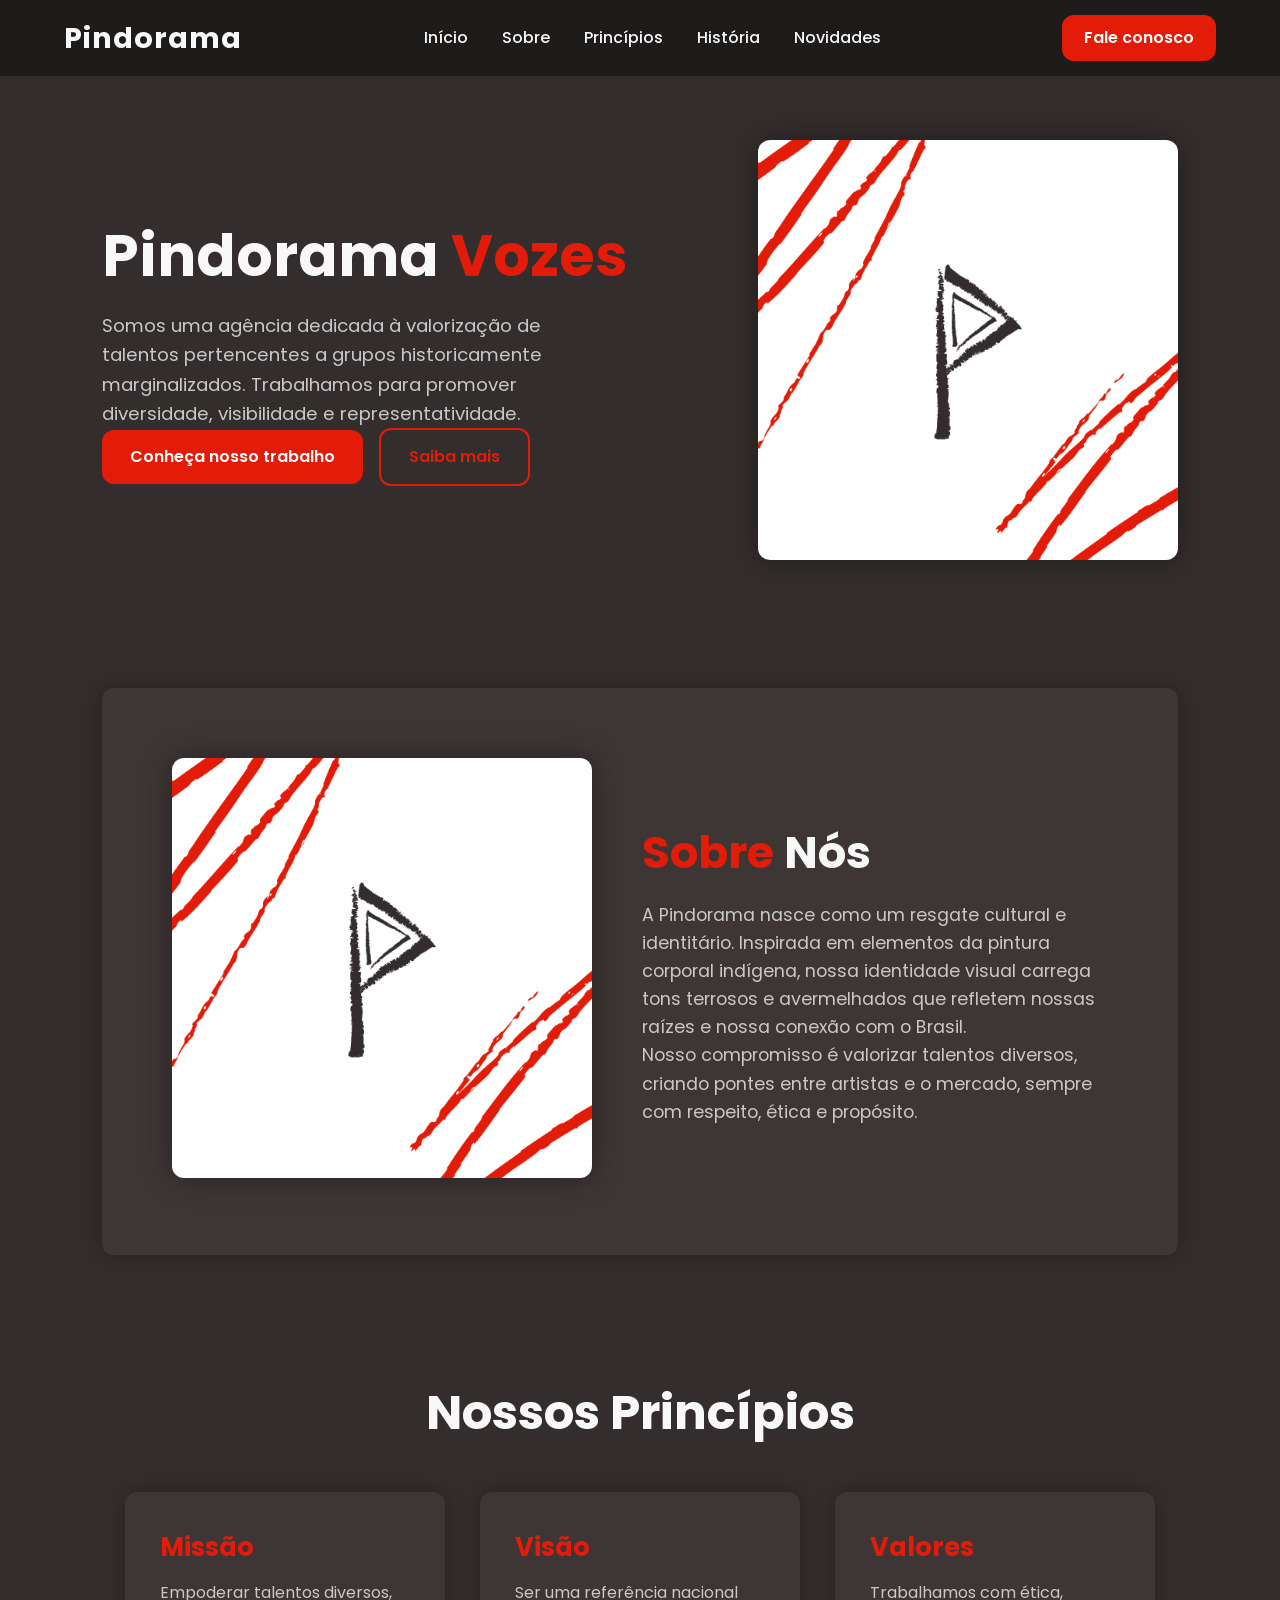
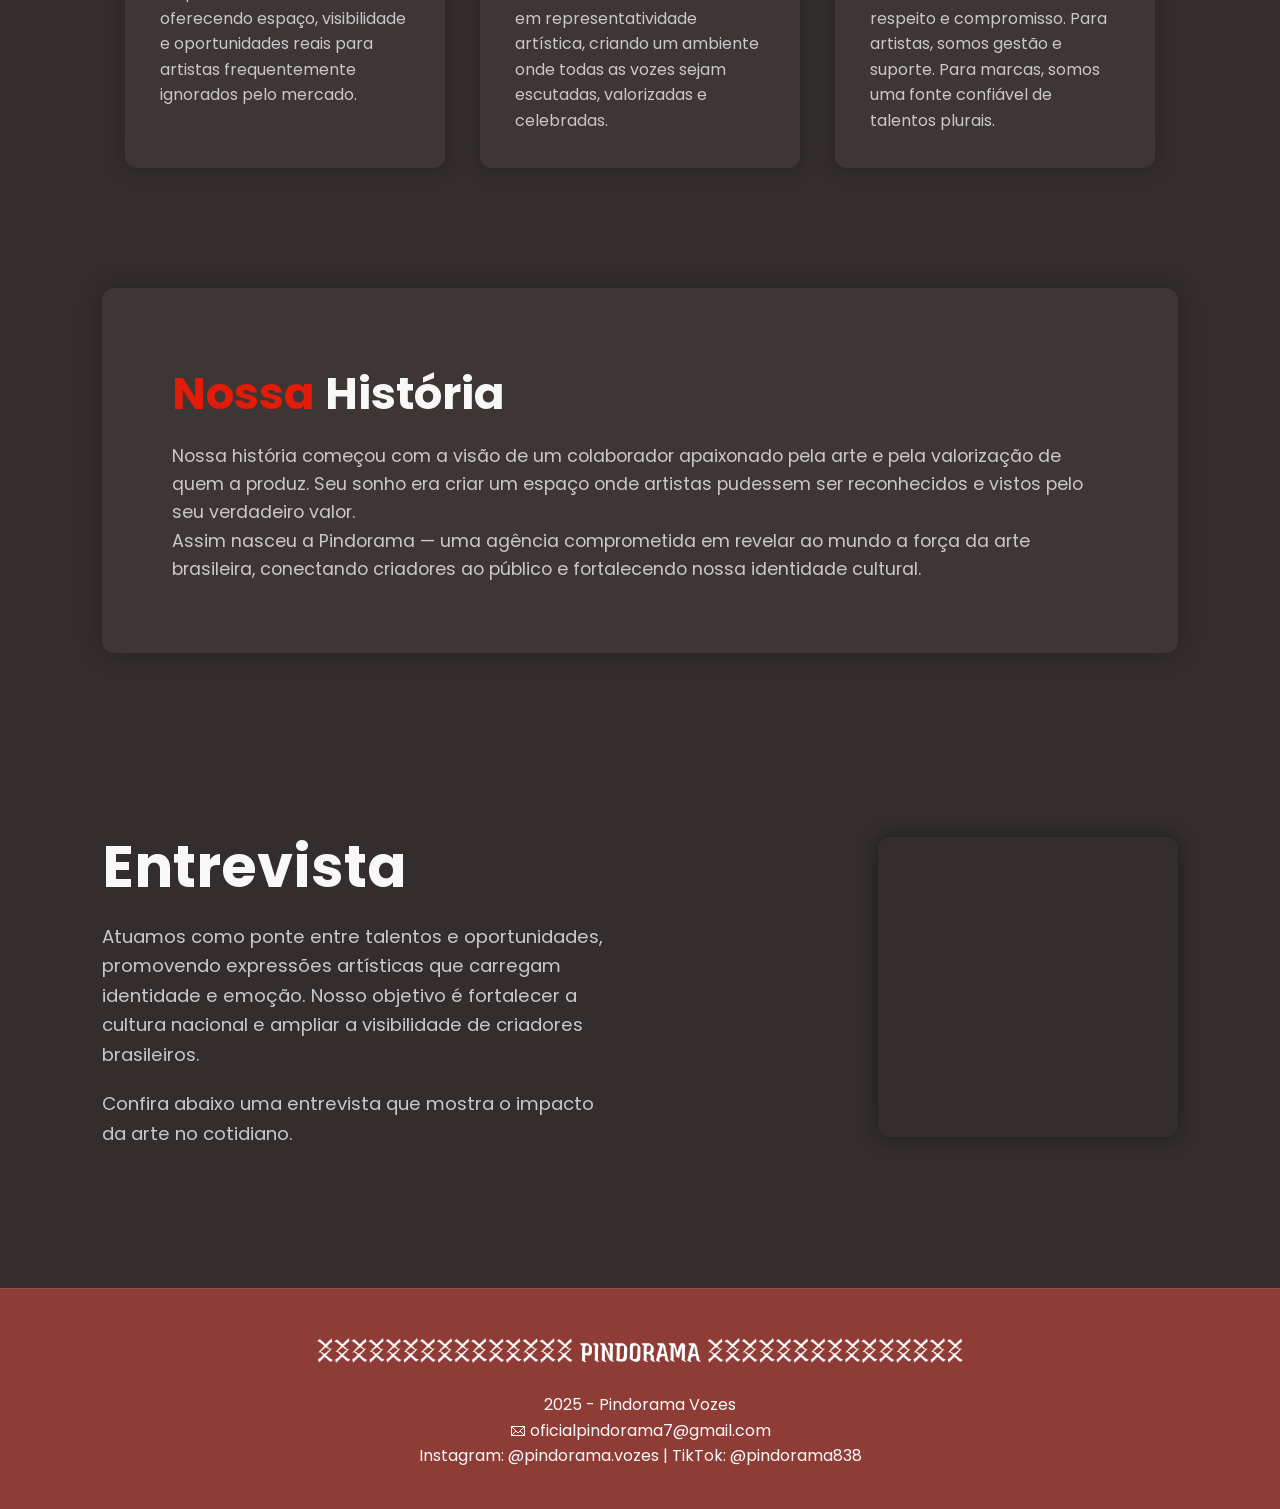
==== commit bb84f240: "Add files via upload" ====
--- a/index.html
+++ b/index.html
@@ -11,7 +11,6 @@
 </head>
 <body>
 
-  <!-- ===== CABEÇALHO ===== -->
   <header class="topo">
     <div class="logo">Pindorama</div>
     <nav>
@@ -19,7 +18,7 @@
       <a href="#sobre">Sobre</a>
       <a href="#principios">Princípios</a>
       <a href="#historia">História</a>
-      <a href="#entrevista">Entrevista</a>
+      <a href="Novidades.html">Novidades</a>
     </nav>
     <a href="#contato" class="botao-topo">Fale conosco</a>
   </header>
--- a/css/estilo.css
+++ b/css/estilo.css
@@ -1,6 +1,3 @@
-/* CSS melhorado - estrutura mais moderna, espaçamento aprimorado e visual mais elegante */
-
-/* ===== RESET ===== */
 * {
   margin: 0;
   padding: 0;
@@ -15,7 +12,7 @@
   --fundo-claro: #3e3535;
   --texto-claro: #f8f8f8;
   --cinza: #c8c8c8;
-  --radius: 14px;
+  --radius: 12px;
   --trans: 0.3s ease;
 }
 
@@ -31,14 +28,14 @@
   display: flex;
   justify-content: space-between;
   align-items: center;
-  padding: 18px 8%;
-  background-color: rgba(0, 0, 0, 0.35);
-  backdrop-filter: blur(6px);
+  padding: 15px 5%;
+  background-color: rgba(0, 0, 0, 0.4);
+  backdrop-filter: blur(10px);
   position: fixed;
   top: 0;
   width: 100%;
   z-index: 1000;
-  border-bottom: 1px solid rgba(255,255,255,0.1);
+  border-bottom: 1px solid rgba(255, 255, 255, 0.08);
 }
 
 .logo {
